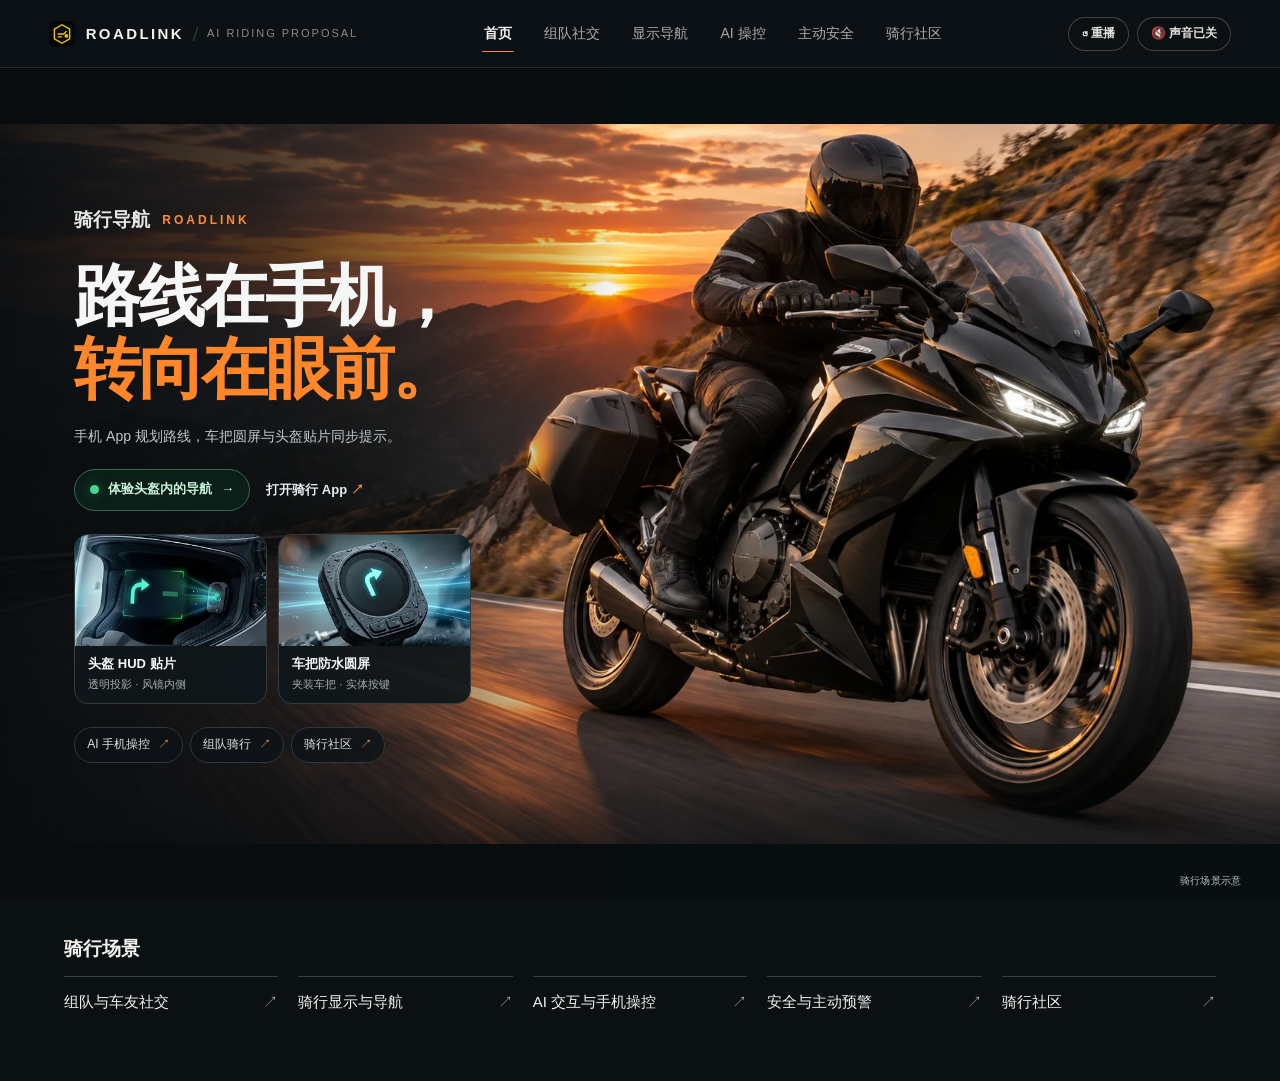
==== index.html @ 047cdf3e "Replay vehicle signals and helmet warnings against synchronized riding scenes" ====
<!doctype html>
<html lang="zh-CN">
<head>
  <meta charset="utf-8">
  <meta name="viewport" content="width=device-width,initial-scale=1">
  <meta name="theme-color" content="#050607">
  <meta name="description" content="ROADLINK × 智能骑行方案路演：从组队社交、显示导航、AI 操控、主动安全到骑行社区的五维可视化演示。">
  <title>ROADLINK × 智能骑行方案路演</title>
  <link rel="icon" href="favicon.svg" type="image/svg+xml">
  <link rel="stylesheet" href="styles.css?v=20261120-studio-v5">
  <link rel="stylesheet" href="site/home-hardware-preview.css?v=20261120-gallery">
  <link rel="stylesheet" href="site/home-gallery.css?v=moto-road-01">
  <link rel="stylesheet" href="site/crew-ride.css?v=field-02">
  <link rel="stylesheet" href="site/safety.css?v=replay-03">
</head>
<body>
  <header class="hdr">
    <div class="hdr-inner">
      <a class="logo" href="#/home" aria-label="ROADLINK 首页">
        <img src="favicon.svg" width="26" height="26" alt="">
        <span class="logo-brand">ROADLINK</span>
        <i class="logo-slash" aria-hidden="true"></i>
        <span class="logo-sub">AI RIDING PROPOSAL</span>
      </a>

      <nav id="scene-nav" class="nav" aria-label="方案章节">
        <a href="#/home" data-route="home">首页</a>
        <a href="#/s1" data-route="s1">组队社交</a>
        <a href="#/s2" data-route="s2">显示导航</a>
        <a href="#/s3" data-route="s3">AI 操控</a>
        <a href="#/s4" data-route="s4">主动安全</a>
        <a href="#/s5" data-route="s5">骑行社区</a>
      </nav>

      <div class="hdr-tools">
        <button type="button" class="icon-pill" id="btn-replay" title="重播当前场景动画">↺ 重播</button>
        <button type="button" class="icon-pill" id="btn-audio" aria-pressed="false" title="开启或关闭语音播报">
          <span id="audio-label">🔇 声音已关</span>
        </button>
      </div>
    </div>
  </header>

  <main id="main-content" tabindex="-1"></main>

  <noscript><p style="padding:40px;color:#e6e2dc">请启用 JavaScript 查看 ROADLINK 智能骑行方案路演。</p></noscript>
  <script src="site/crew-ride.js?v=field-03"></script>
  <script src="site/safety-camera.js?v=replay-03"></script>
  <script src="site/safety.js?v=replay-03"></script>
  <script src="app.js?v=safety-01"></script>
</body>
</html>
---- styles.css ----
:root {
  color-scheme: dark;
  /* BRP Design Tokens */
  --ink: #050607;
  --ink-2: #0b0e10;
  --ink-3: #14181b;
  --glass: rgba(13, 17, 20, 0.76);
  --glass-2: rgba(13, 17, 20, 0.9);
  --line: rgba(255, 255, 255, 0.10);
  --line-2: rgba(255, 255, 255, 0.22);
  --paper: #f3f1ed;
  --soft: #e6e2dc;
  --mute: #8d8a85;
  --dim: rgba(255, 255, 255, 0.65);
  --accent: #f5c400;
  --accent-ink: #141210;
  --accent-wash: rgba(245, 196, 0, 0.09);
  --accent-glow: rgba(245, 196, 0, 0.25);
  --green: #32d583;
  --red: #f04438;
  --cyan: #38bdf8;
  --hdr: 68px;
  --gut: clamp(20px, 3.8vw, 64px);
  --r-sm: 8px;
  --r-md: 14px;
  --r-lg: 20px;
  --sh-md: 0 14px 40px rgba(0, 0, 0, 0.48);
  --sh-lg: 0 30px 90px rgba(0, 0, 0, 0.68);
  --ease: cubic-bezier(.22, 1, .36, 1);
  --sans: -apple-system, BlinkMacSystemFont, "Helvetica Neue", "PingFang SC", "Noto Sans SC", "Microsoft YaHei", sans-serif;
  --num: "Avenir Next", "DIN Alternate", "Helvetica Neue", ui-monospace, sans-serif;
  font-family: var(--sans);
}

* { box-sizing: border-box; }
html, body { margin: 0; min-height: 100vh; background: var(--ink); color: var(--paper); -webkit-font-smoothing: antialiased; }
body {
  background:
    radial-gradient(ellipse 68% 58% at 78% 18%, rgba(245, 196, 0, 0.11), transparent 68%),
    radial-gradient(ellipse 50% 50% at 18% 82%, rgba(245, 196, 0, 0.05), transparent 65%),
    var(--ink);
  line-height: 1.55;
}
a { color: inherit; text-decoration: none; }
button { font: inherit; color: inherit; cursor: pointer; background: none; border: 0; }
[hidden] { display: none !important; }

/* ==================== BRP + KNIGHT HEADER ==================== */
.hdr {
  position: sticky; top: 0; z-index: 50;
  height: var(--hdr);
  padding: 0 var(--gut);
  background: linear-gradient(180deg, rgba(5, 6, 7, 0.92) 40%, rgba(5, 6, 7, 0.68));
  backdrop-filter: blur(18px) saturate(1.2);
  border-bottom: 1px solid var(--line);
}
.hdr-inner {
  max-width: 1360px; height: 100%; margin: 0 auto;
  display: flex; align-items: center; justify-content: space-between; gap: 20px;
}
.logo {
  display: inline-flex; align-items: center; gap: 11px; flex-shrink: 0;
}
.logo-brand {
  font-weight: 800; font-size: 15px; letter-spacing: .16em; color: var(--paper);
}
.logo-slash {
  width: 1px; height: 14px; background: var(--line-2);
  transform: skewX(-18deg); display: inline-block;
}
.logo-sub {
  font-size: 11px; letter-spacing: .18em; color: var(--mute); font-weight: 500;
}

.nav {
  display: flex; align-items: center; gap: clamp(14px, 2.2vw, 30px);
  overflow-x: auto; scrollbar-width: none;
}
.nav::-webkit-scrollbar { display: none; }
.nav a {
  position: relative; padding: 8px 2px;
  font-size: 14px; font-weight: 500; color: var(--dim); white-space: nowrap;
  transition: color .2s var(--ease);
}
.nav a:hover { color: var(--paper); }
.nav a::after {
  content: ""; position: absolute; left: 0; right: 0; bottom: -1px;
  height: 2.5px; background: var(--accent); border-radius: 2px;
  transform: scaleX(0); transition: transform .25s var(--ease);
}
.nav a[aria-current="page"] { color: var(--paper); font-weight: 650; }
.nav a[aria-current="page"]::after { transform: scaleX(1); }

.hdr-tools { display: flex; align-items: center; gap: 8px; flex-shrink: 0; }
.icon-pill {
  display: inline-flex; align-items: center; gap: 6px;
  height: 34px; padding: 0 13px; border-radius: 999px;
  border: 1px solid var(--line-2); background: var(--glass);
  font-size: 12px; font-weight: 600; color: var(--soft);
  transition: all .2s var(--ease);
}
.icon-pill:hover { border-color: var(--accent); color: var(--accent); }
.icon-pill[aria-pressed="true"] {
  background: var(--accent); border-color: var(--accent); color: var(--accent-ink);
}

.shell {
  width: min(calc(100% - var(--gut) * 2), 1340px);
  margin: 0 auto;
}

/* ==================== BRP EYEBROW & DISPLAY TYPOGRAPHY ==================== */
.eyebrow {
  display: inline-flex; align-items: center; gap: 12px;
  font-size: 12px; font-weight: 600; letter-spacing: .24em; text-transform: uppercase;
  color: var(--dim); margin-bottom: 10px;
}
.eyebrow::before {
  content: ""; width: 28px; height: 2px; background: var(--accent); display: inline-block;
}
.n {
  font-family: var(--num); font-weight: 800; letter-spacing: .04em;
  font-variant-numeric: tabular-nums;
}

/* ==================== #/home: BRP HERO + KNIGHT HOTSPOTS + 5-MODULE GLASS DOCK ==================== */
.home-stage {
  min-height: calc(100vh - var(--hdr));
  display: flex; flex-direction: column; justify-content: space-between;
  padding: clamp(20px, 3vw, 40px) 0 clamp(22px, 3vw, 36px);
}
.hero-grid {
  display: grid; grid-template-columns: minmax(0, 1.02fr) minmax(0, 1.18fr);
  gap: clamp(24px, 4vw, 52px); align-items: center;
  margin: auto 0;
}
.hero-copy h1 {
  margin: 0 0 16px;
  font-size: clamp(40px, 4.7vw, 76px);
  font-weight: 850; letter-spacing: -.04em; line-height: 1.06;
  text-shadow: 0 0 40px var(--accent-wash), 0 4px 40px rgba(0, 0, 0, 0.55);
}
.hero-copy h1 .x { color: var(--accent); font-weight: 400; padding: 0 4px; }
.hero-lead {
  margin: 0 0 24px; max-width: 34em;
  font-size: clamp(14.5px, 1.08vw, 18px); font-weight: 350; color: var(--soft); line-height: 1.8;
}
.hero-ctas { display: flex; flex-wrap: wrap; gap: 12px; }
.btn-accent {
  display: inline-flex; align-items: center; gap: 10px;
  height: 46px; padding: 0 22px; border-radius: 10px;
  background: var(--accent); color: var(--accent-ink);
  font-size: 14px; font-weight: 750;
  transition: transform .2s var(--ease), box-shadow .2s var(--ease);
}
.btn-accent:hover { transform: translateY(-2px); box-shadow: 0 10px 28px var(--accent-glow); }
.btn-ghost {
  display: inline-flex; align-items: center; gap: 10px;
  height: 46px; padding: 0 20px; border-radius: 10px;
  border: 1px solid var(--line-2); background: rgba(255, 255, 255, 0.03);
  color: var(--paper); font-size: 14px; font-weight: 600;
  transition: border-color .2s, color .2s;
}
.btn-ghost:hover { border-color: var(--accent); color: var(--accent); }

/* ==================== 顶级对标图二：沉浸式通透展台 ==================== */
.home-hardware {
  position: relative;
  align-items: center;
  min-height: calc(100vh - var(--hdr) - 170px);
}
.home-hardware .hero-copy {
  z-index: 10;
  display: flex; flex-direction: column; align-items: flex-start;
}
.hero-tag-line {
  display: inline-flex; align-items: center; gap: 8px;
  font-size: 13px; font-weight: 700; color: var(--accent);
  letter-spacing: .12em; text-transform: uppercase;
  margin-bottom: 14px;
}
.hero-tag-dash {
  width: 24px; height: 2px; background: var(--accent); display: inline-block;
}
.home-hardware .hero-copy h1 {
  font-size: clamp(38px, 4.8vw, 68px);
  font-weight: 850; line-height: 1.12; letter-spacing: -.03em;
  margin: 0 0 16px; color: #fff;
  text-shadow: 0 4px 30px rgba(0, 0, 0, 0.7);
}
.home-hardware .hero-lead {
  font-size: 15px; color: #c8cbd0; line-height: 1.65;
  margin: 0 0 28px; max-width: 32em;
}
.hero-ctas-group {
  display: flex; align-items: center; gap: 14px; flex-wrap: wrap;
}
.btn-gold-main {
  display: inline-flex; align-items: center; gap: 8px;
  height: 46px; padding: 0 22px; border-radius: 10px;
  background: var(--accent); color: #14120e;
  font-size: 14px; font-weight: 800;
  box-shadow: 0 8px 24px rgba(245, 196, 0, 0.35);
  transition: transform .2s var(--ease), box-shadow .2s var(--ease);
}
.btn-gold-main:hover {
  transform: translateY(-2px); box-shadow: 0 12px 32px rgba(245, 196, 0, 0.5);
}
.btn-gold-main.is-active {
  background: #10b981; color: #fff;
  box-shadow: 0 8px 24px rgba(16, 185, 129, 0.4);
}
.btn-glass-sub {
  display: inline-flex; align-items: center; gap: 8px;
  height: 46px; padding: 0 20px; border-radius: 10px;
  background: rgba(255, 255, 255, 0.06); border: 1px solid var(--line-2);
  color: #fff; font-size: 14px; font-weight: 600;
  backdrop-filter: blur(8px);
  transition: all .2s var(--ease);
}
.btn-glass-sub:hover {
  border-color: var(--accent); color: var(--accent); background: rgba(245, 196, 0, 0.08);
}
.btn-anchor-explore {
  font-size: 13.5px; font-weight: 600; color: #9aa1a9;
  display: inline-flex; align-items: center; gap: 6px;
  margin-left: 6px; transition: color .2s;
}
.btn-anchor-explore:hover { color: var(--paper); }

/* 右侧：通透场景大片舞台 (无生硬边框) */
.home-showcase-stage {
  position: relative; width: 100%; aspect-ratio: 16/10.5;
  border-radius: var(--r-lg); overflow: hidden;
  background: radial-gradient(ellipse 90% 80% at 65% 45%, #18222b 0%, #0c1116 55%, #050709 100%);
  border: 1px solid rgba(255, 255, 255, 0.08);
  box-shadow: 0 25px 70px rgba(0, 0, 0, 0.85);
  display: flex; align-items: center; justify-content: center;
}
.showcase-view-pane {
  position: absolute; inset: 0; width: 100%; height: 100%;
  opacity: 0; pointer-events: none; transition: opacity .35s var(--ease);
}
.showcase-view-pane.is-active,
.showcase-view-pane:not([hidden]) {
  opacity: 1; pointer-events: auto;
}
.showcase-bg-hero {
  position: absolute; inset: 0; width: 100%; height: 100%;
  object-fit: cover; object-position: center;
  filter: contrast(1.05) brightness(0.92);
}
/* 图二同款超大画幅特写 */
.showcase-glasses-img {
  width: 100%; height: 100%; object-fit: cover; object-position: center 38%;
  filter: contrast(1.08) brightness(0.96);
  display: block;
}

/* 浮动在舞台左下方的精致手机 App 页面 */
.showcase-floating-phone {
  position: absolute; left: 5%; bottom: 8%; width: 27%; max-width: 175px;
  aspect-ratio: 0.52; border-radius: 20px;
  background: #141a20; border: 2.5px solid #313f4d;
  box-shadow: 0 16px 40px rgba(0, 0, 0, 0.9), 0 0 20px rgba(56, 189, 248, 0.15);
  padding: 4px; z-index: 10;
  transition: transform .3s var(--ease), border-color .3s;
}
.showcase-floating-phone:hover {
  transform: translateY(-4px) scale(1.02);
  border-color: rgba(56, 189, 248, 0.6);
}
.showcase-phone-screen {
  position: relative; width: 100%; height: 100%; border-radius: 15px;
  background: #070b0e; overflow: hidden; display: flex; flex-direction: column;
}
.showcase-phone-screen canvas {
  width: 100%; height: 100%; display: block;
}
.phone-hud-bubble {
  position: absolute; left: 6px; right: 6px; top: 8px;
  background: rgba(10, 16, 22, 0.9); border: 1px solid rgba(56, 189, 248, 0.45);
  border-radius: 6px; padding: 4px 6px; display: flex; align-items: center; gap: 6px;
  backdrop-filter: blur(4px); box-shadow: 0 4px 10px rgba(0, 0, 0, 0.6);
}
.phone-hud-bubble .icon { font-size: 15px; color: var(--accent); line-height: 1; }
.phone-hud-bubble .txt b { display: block; font-size: 11px; font-family: var(--num); color: #fff; line-height: 1; }
.phone-hud-bubble .txt small { display: block; font-size: 8px; color: #a0aab5; }
.phone-bottom-bar {
  position: absolute; left: 6px; right: 6px; bottom: 6px;
  background: rgba(10, 16, 22, 0.88); border: 1px solid rgba(255, 255, 255, 0.08);
  border-radius: 6px; padding: 3px 6px; display: flex; justify-content: space-between; align-items: center;
  font-size: 8px; color: #38bdf8; font-weight: 700;
}

/* 车把防水小屏上的高亮仪表层 */
.showcase-handlebar-hud {
  position: absolute; left: 18%; top: 46%; width: 18%; aspect-ratio: 1.1;
  background: radial-gradient(circle at 50% 40%, rgba(6, 14, 20, 0.92), rgba(0, 0, 0, 0.96));
  border: 1.5px solid rgba(56, 189, 248, 0.6); border-radius: 10px;
  box-shadow: 0 0 20px rgba(56, 189, 248, 0.35), inset 0 0 10px rgba(56, 189, 248, 0.2);
  display: flex; flex-direction: column; justify-content: space-between;
  padding: 6px 8px; color: #fff; z-index: 8;
  backdrop-filter: blur(2px);
}
.hb-hud-header {
  display: flex; justify-content: space-between; font-size: 8px; font-family: var(--num); color: #38bdf8; font-weight: 800;
}
.hb-hud-body {
  display: flex; align-items: center; justify-content: space-between; line-height: 1;
}
.hb-hud-speed {
  font-family: var(--num); font-size: 24px; font-weight: 900; color: var(--accent);
}
.hb-hud-speed small { font-size: 8px; color: var(--soft); margin-left: 1px; }
.hb-hud-arrow { font-size: 18px; color: #38ffaf; }
.hb-hud-footer {
  display: flex; justify-content: space-between; font-size: 8px; color: #cbd5e1;
  border-top: 1px solid rgba(255, 255, 255, 0.12); padding-top: 3px;
}

/* 头盔风镜内侧类似 AI 眼镜高透悬浮全息投影层 (完全对标图二全息效果) */
.showcase-visor-projection {
  position: absolute; right: 14%; top: 26%; width: 33%; aspect-ratio: 1.55;
  border: 1.5px solid rgba(245, 196, 0, 0.65); border-radius: 12px 14px 22px 10px;
  background:
    linear-gradient(135deg, rgba(245, 196, 0, 0.12), rgba(15, 30, 20, 0.4) 65%, rgba(56, 189, 248, 0.15)),
    repeating-linear-gradient(0deg, rgba(245, 196, 0, 0.04) 0 1px, transparent 1px 8px),
    repeating-linear-gradient(90deg, rgba(245, 196, 0, 0.04) 0 1px, transparent 1px 8px);
  box-shadow: inset 0 0 20px rgba(245, 196, 0, 0.25), 0 0 26px rgba(245, 196, 0, 0.3);
  backdrop-filter: blur(1px);
  padding: 8px 12px; color: var(--accent);
  display: flex; flex-direction: column; justify-content: space-between;
  text-shadow: 0 0 10px rgba(245, 196, 0, 0.8), 0 1px 3px #000;
  z-index: 9; transition: opacity .35s, transform .35s;
}
.showcase-visor-projection.is-off {
  opacity: .12; filter: grayscale(1);
}
.visor-proj-top {
  display: flex; justify-content: space-between; align-items: center;
  font-size: 9px; font-family: var(--num); font-weight: 800; letter-spacing: .08em;
}
.visor-proj-grid {
  display: flex; align-items: center; justify-content: space-between; line-height: 1;
}
.visor-proj-arrow {
  font-size: 26px; animation: hud-pulse-arrow 1.2s infinite alternate ease-in-out;
}
.visor-proj-val {
  font-family: var(--num); font-size: 24px; font-weight: 900;
}
.visor-proj-val small { font-size: 9px; opacity: .85; margin-left: 2px; }
.visor-proj-bot {
  display: flex; justify-content: space-between; font-size: 9.5px; font-weight: 750;
  border-top: 1px dashed rgba(245, 196, 0, 0.35); padding-top: 4px;
}

/* ==================== 交互热点 (Hotspots 对标图二) ==================== */
.hotspot-node {
  position: absolute; width: 22px; height: 22px; cursor: pointer;
  display: flex; align-items: center; justify-content: center;
  z-index: 15;
}
.hotspot-ring {
  position: absolute; inset: 0; border-radius: 50%;
  background: rgba(245, 196, 0, 0.25); border: 1.5px solid var(--accent);
  box-shadow: 0 0 14px var(--accent);
  animation: hotspot-pulse 1.8s infinite ease-out;
}
@keyframes hotspot-pulse {
  0% { transform: scale(0.6); opacity: 1; }
  100% { transform: scale(1.6); opacity: 0; }
}
.hotspot-dot {
  position: relative; width: 8px; height: 8px; border-radius: 50%;
  background: #fff; box-shadow: 0 0 8px #fff;
}
/* 热点弹出的半透明黑色小卡片 (完全对标图二) */
.hotspot-popover {
  position: absolute; bottom: calc(100% + 10px); left: 50%;
  transform: translateX(-50%) translateY(6px);
  background: rgba(14, 18, 22, 0.92); border: 1px solid rgba(245, 196, 0, 0.5);
  border-radius: 8px; padding: 8px 12px; min-width: 170px; max-width: 230px;
  box-shadow: 0 10px 24px rgba(0, 0, 0, 0.8), 0 0 14px rgba(245, 196, 0, 0.2);
  backdrop-filter: blur(8px);
  color: #fff; pointer-events: none; opacity: 0;
  transition: opacity .2s, transform .2s; z-index: 20;
}
.hotspot-popover strong {
  display: block; font-size: 12px; color: var(--accent); margin-bottom: 2px;
}
.hotspot-popover span {
  display: block; font-size: 10.5px; color: #cbd5e1; line-height: 1.4;
}
.hotspot-node.active .hotspot-popover,
.hotspot-node:hover .hotspot-popover {
  opacity: 1; transform: translateX(-50%) translateY(0); pointer-events: auto;
}

/* 热点位置定位 */
.hotspot-phone { left: 16%; bottom: 38%; }
.hotspot-handlebar { left: 28%; top: 42%; }
.hotspot-hud { right: 28%; top: 22%; }

/* 图二眼镜特写热点定位 */
.hotspot-glasses-lens { right: 28%; bottom: 32%; }
.hotspot-glasses-engine { left: 42%; top: 22%; }

/* 右下角极简高级切换控件 (完全对标图二) */
.showcase-bottom-controls {
  position: absolute; right: 14px; bottom: 14px; z-index: 20;
  display: flex; align-items: center; gap: 10px;
}
.showcase-control-tip {
  font-size: 11px; color: #8e96a0; display: inline-flex; align-items: center; gap: 5px;
}
.showcase-control-tip::before {
  content: "●"; color: var(--accent); font-size: 8px;
}
.showcase-tabs-capsule {
  display: inline-flex; gap: 3px; padding: 3px; border: 1px solid var(--line-2);
  border-radius: 8px; background: rgba(8, 12, 16, 0.85); backdrop-filter: blur(6px);
}
.showcase-tabs-capsule button {
  min-height: 28px; padding: 3px 10px; border-radius: 5px; color: var(--soft);
  font-size: 11.5px; font-weight: 600; white-space: nowrap;
}
.showcase-tabs-capsule button:hover { color: var(--accent); }
.showcase-tabs-capsule button[aria-pressed=true] {
  background: var(--accent); color: #14120e; font-weight: 800;
}

/* 头盔风镜第一视角切换大屏 */
.showcase-firstperson-img {
  width: 100%; height: 100%; object-fit: cover; display: block;
}
.firstperson-ar-hud {
  position: absolute; top: 16%; right: 12%; width: clamp(160px, 34%, 260px);
  aspect-ratio: 1.8; border-radius: 16px 18px 28px 14px;
  background: linear-gradient(135deg, rgba(245, 196, 0, 0.16), rgba(8, 36, 28, 0.45) 65%, rgba(56, 189, 248, 0.18));
  border: 2px solid rgba(245, 196, 0, 0.7);
  box-shadow: inset 0 0 24px rgba(245, 196, 0, 0.25), 0 0 30px rgba(245, 196, 0, 0.3);
  backdrop-filter: blur(1.5px);
  padding: 10px 14px; color: var(--accent);
  display: flex; flex-direction: column; justify-content: space-between;
  text-shadow: 0 0 10px rgba(245, 196, 0, 0.8), 0 2px 5px #000;
}
.fp-hud-turn { display: flex; align-items: center; gap: 10px; }
.fp-hud-turn .arrow { font-size: 38px; line-height: 1; }
.fp-hud-turn b { font-family: var(--num); font-size: clamp(24px, 3.2vw, 36px); font-weight: 900; line-height: 1; }
.fp-hud-turn span { display: block; font-size: 11px; font-weight: 750; margin-top: 2px; }
.fp-hud-meta {
  display: flex; justify-content: space-between; align-items: flex-end;
  border-top: 1px solid rgba(245, 196, 0, 0.35); padding-top: 6px; font-size: 11px;
}
.fp-hud-meta .speed { font-family: var(--num); font-size: 22px; font-weight: 900; line-height: 1; }

@media (max-width: 1080px) {
  .home-hardware { grid-template-columns: 1fr; gap: 28px; }
  .home-showcase-stage { aspect-ratio: 16/11; }
  .showcase-floating-phone { width: 32%; }
}
@media (max-width: 560px) {
  :root { --hdr: 76px; }
  .hdr { height: auto; }
  .hdr-inner {
    display: grid; grid-template-columns: minmax(0, 1fr) auto; gap: 2px 8px; padding-top: 6px;
  }
  .nav {
    grid-column: 1/-1; grid-row: 2; justify-content: space-between; gap: 6px;
  }
  .nav a { font-size: 11px; }
  .hdr-tools { grid-column: 2; grid-row: 1; gap: 5px; }
  .icon-pill { padding-inline: 8px; }
  .hero-ctas-group { flex-direction: column; align-items: stretch; }
  .btn-gold-main, .btn-glass-sub { justify-content: center; }
  .showcase-floating-phone { width: 40%; }
}

/* 视角 2：头盔第一人称视角 · AI 眼镜浮空视野 */
.home-hw-visor-view {
  display: grid; gap: 10px;
}
.visor-view-scene {
  position: relative; aspect-ratio: 16/9; border-radius: var(--r-md); overflow: hidden;
  border: 1px solid var(--line-2); background: #000; box-shadow: var(--sh-md);
}
.visor-view-scene > img { width: 100%; height: 100%; object-fit: cover; display: block; }
.visor-view-overlay-hud {
  position: absolute; top: 18%; right: 12%; width: clamp(140px, 32%, 240px);
  aspect-ratio: 1.85; border-radius: 14px 16px 26px 12px;
  background: linear-gradient(125deg, rgba(56, 255, 175, 0.16), rgba(8, 36, 28, 0.4) 65%, rgba(56, 189, 248, 0.18));
  border: 2px solid rgba(56, 255, 175, 0.6);
  box-shadow: inset 0 0 24px rgba(56, 255, 175, 0.25), 0 0 30px rgba(56, 255, 175, 0.2);
  backdrop-filter: blur(1.5px);
  padding: 10px 14px; color: #38ffaf;
  display: flex; flex-direction: column; justify-content: space-between;
  text-shadow: 0 0 10px rgba(56, 255, 175, 0.8), 0 2px 5px #000;
  transition: opacity .35s, transform .35s;
}
.visor-view-overlay-hud.is-off {
  opacity: .08; filter: grayscale(1); transform: scale(.97);
}
.visor-hud-turn {
  display: flex; align-items: center; gap: 10px;
}
.visor-hud-turn .arrow { font-size: 38px; line-height: 1; color: #38ffaf; }
.visor-hud-turn b { font-family: var(--num); font-size: clamp(22px, 3.2vw, 36px); font-weight: 900; line-height: 1; }
.visor-hud-turn span { display: block; font-size: 11px; font-weight: 750; margin-top: 2px; }
.visor-hud-meta {
  display: flex; justify-content: space-between; align-items: flex-end;
  border-top: 1px solid rgba(56, 255, 175, 0.35); padding-top: 6px; font-size: 11px;
}
.visor-hud-meta .speed { font-family: var(--num); font-size: 20px; font-weight: 900; line-height: 1; }
.visor-road-guide-line {
  position: absolute; bottom: 15%; left: 35%; width: 30%; height: 60px;
  border-right: 4px dashed rgba(56, 255, 175, 0.6);
  border-radius: 0 0 80px 0; pointer-events: none;
  filter: drop-shadow(0 0 12px #38ffaf);
  animation: road-guide 1.6s infinite ease-out;
}
@keyframes road-guide {
  0% { opacity: 0; transform: translateY(10px); }
  50% { opacity: .9; }
  100% { opacity: 0; transform: translateY(-10px); }
}
.visor-view-caption {
  position: absolute; left: 12px; bottom: 12px;
  background: rgba(8, 12, 14, 0.82); border: 1px solid var(--line);
  padding: 4px 10px; border-radius: 6px; font-size: 11px; color: var(--paper);
}
.visor-controls-bar {
  display: flex; justify-content: space-between; align-items: center; gap: 10px;
  flex-wrap: wrap; background: rgba(0, 0, 0, 0.35); border: 1px solid var(--line);
  border-radius: 10px; padding: 8px 14px;
}
.visor-status-txt strong { display: block; font-size: 13px; color: #38ffaf; }
.visor-status-txt span { font-size: 11px; color: var(--mute); }

@media (max-width: 1080px) {
  .home-studio-bench { grid-template-columns: 1fr; }
  .studio-phone-device { max-width: 260px; margin: 0 auto; }
}
@media (max-width: 560px) {
  :root { --hdr: 76px; }
  .hdr { height: auto; }
  .hdr-inner {
    display: grid; grid-template-columns: minmax(0, 1fr) auto; gap: 2px 8px; padding-top: 6px;
  }
  .nav {
    grid-column: 1/-1; grid-row: 2; justify-content: space-between; gap: 6px;
  }
  .nav a { font-size: 11px; }
  .hdr-tools { grid-column: 2; grid-row: 1; gap: 5px; }
  .icon-pill { padding-inline: 8px; }
  .home-hardware-stage { scroll-margin-top: 92px; }
  .home-hw-switch button { min-height: 38px; }
}

/* 视角 2：头盔第一人称视角 · AI 眼镜浮空视野 */
.home-hw-visor-view {
  display: grid; gap: 10px;
}
.visor-view-scene {
  position: relative; aspect-ratio: 16/9; border-radius: var(--r-md); overflow: hidden;
  border: 1px solid var(--line-2); background: #000; box-shadow: var(--sh-md);
}
.visor-view-scene > img { width: 100%; height: 100%; object-fit: cover; display: block; }
.visor-view-overlay-hud {
  position: absolute; top: 18%; right: 12%; width: clamp(140px, 32%, 240px);
  aspect-ratio: 1.85; border-radius: 14px 16px 26px 12px;
  background: linear-gradient(125deg, rgba(56, 255, 175, 0.16), rgba(8, 36, 28, 0.4) 65%, rgba(56, 189, 248, 0.18));
  border: 2px solid rgba(56, 255, 175, 0.6);
  box-shadow: inset 0 0 24px rgba(56, 255, 175, 0.25), 0 0 30px rgba(56, 255, 175, 0.2);
  backdrop-filter: blur(1.5px);
  padding: 10px 14px; color: #38ffaf;
  display: flex; flex-direction: column; justify-content: space-between;
  text-shadow: 0 0 10px rgba(56, 255, 175, 0.8), 0 2px 5px #000;
  transition: opacity .35s, transform .35s;
}
.visor-view-overlay-hud.is-off {
  opacity: .08; filter: grayscale(1); transform: scale(.97);
}
.visor-hud-turn {
  display: flex; align-items: center; gap: 10px;
}
.visor-hud-turn .arrow { font-size: 38px; line-height: 1; color: #38ffaf; }
.visor-hud-turn b { font-family: var(--num); font-size: clamp(22px, 3.2vw, 36px); font-weight: 900; line-height: 1; }
.visor-hud-turn span { display: block; font-size: 11px; font-weight: 750; margin-top: 2px; }
.visor-hud-meta {
  display: flex; justify-content: space-between; align-items: flex-end;
  border-top: 1px solid rgba(56, 255, 175, 0.35); padding-top: 6px; font-size: 11px;
}
.visor-hud-meta .speed { font-family: var(--num); font-size: 20px; font-weight: 900; line-height: 1; }
.visor-road-guide-line {
  position: absolute; bottom: 15%; left: 35%; width: 30%; height: 60px;
  border-right: 4px dashed rgba(56, 255, 175, 0.6);
  border-radius: 0 0 80px 0; pointer-events: none;
  filter: drop-shadow(0 0 12px #38ffaf);
  animation: road-guide 1.6s infinite ease-out;
}
@keyframes road-guide {
  0% { opacity: 0; transform: translateY(10px); }
  50% { opacity: .9; }
  100% { opacity: 0; transform: translateY(-10px); }
}
.visor-view-caption {
  position: absolute; left: 12px; bottom: 12px;
  background: rgba(8, 12, 14, 0.82); border: 1px solid var(--line);
  padding: 4px 10px; border-radius: 6px; font-size: 11px; color: var(--paper);
}
.visor-controls-bar {
  display: flex; justify-content: space-between; align-items: center; gap: 10px;
  flex-wrap: wrap; background: rgba(0, 0, 0, 0.35); border: 1px solid var(--line);
  border-radius: 10px; padding: 8px 14px;
}
.visor-status-txt strong { display: block; font-size: 13px; color: #38ffaf; }
.visor-status-txt span { font-size: 11px; color: var(--mute); }

@media (max-width: 1080px) {
  .home-hw-kit-grid { grid-template-columns: 1fr; }
  .hw-card { min-height: auto; }
}
@media (max-width: 560px) {
  :root { --hdr: 76px; }
  .hdr { height: auto; }
  .hdr-inner {
    display: grid; grid-template-columns: minmax(0, 1fr) auto; gap: 2px 8px; padding-top: 6px;
  }
  .nav {
    grid-column: 1/-1; grid-row: 2; justify-content: space-between; gap: 6px;
  }
  .nav a { font-size: 11px; }
  .hdr-tools { grid-column: 2; grid-row: 1; gap: 5px; }
  .icon-pill { padding-inline: 8px; }
  .home-hardware-stage { scroll-margin-top: 92px; }
  .home-hw-switch button { min-height: 38px; }
}

/* 视角 2：头盔第一人称视角 · AI 眼镜浮空视野 */
.home-hw-visor-view {
  display: grid; gap: 12px;
}
.visor-view-scene {
  position: relative; aspect-ratio: 16/9; border-radius: var(--r-md); overflow: hidden;
  border: 1px solid var(--line-2); background: #000; box-shadow: var(--sh-md);
}
.visor-view-scene > img { width: 100%; height: 100%; object-fit: cover; display: block; }
.visor-view-overlay-hud {
  position: absolute; top: 18%; right: 12%; width: clamp(140px, 32%, 240px);
  aspect-ratio: 1.85; border-radius: 14px 16px 26px 12px;
  background: linear-gradient(125deg, rgba(56, 255, 175, 0.16), rgba(8, 36, 28, 0.4) 65%, rgba(56, 189, 248, 0.18));
  border: 2px solid rgba(56, 255, 175, 0.6);
  box-shadow: inset 0 0 24px rgba(56, 255, 175, 0.25), 0 0 30px rgba(56, 255, 175, 0.2);
  backdrop-filter: blur(1.5px);
  padding: 10px 14px; color: #38ffaf;
  display: flex; flex-direction: column; justify-content: space-between;
  text-shadow: 0 0 10px rgba(56, 255, 175, 0.8), 0 2px 5px #000;
  transition: opacity .35s, transform .35s;
}
.visor-view-overlay-hud.is-off {
  opacity: .08; filter: grayscale(1); transform: scale(.97);
}
.visor-hud-turn {
  display: flex; align-items: center; gap: 10px;
}
.visor-hud-turn .arrow { font-size: 38px; line-height: 1; color: #38ffaf; }
.visor-hud-turn b { font-family: var(--num); font-size: clamp(22px, 3.2vw, 36px); font-weight: 900; line-height: 1; }
.visor-hud-turn span { display: block; font-size: 11px; font-weight: 750; margin-top: 2px; }
.visor-hud-meta {
  display: flex; justify-content: space-between; align-items: flex-end;
  border-top: 1px solid rgba(56, 255, 175, 0.35); padding-top: 6px; font-size: 11px;
}
.visor-hud-meta .speed { font-family: var(--num); font-size: 20px; font-weight: 900; line-height: 1; }
.visor-road-guide-line {
  position: absolute; bottom: 15%; left: 35%; width: 30%; height: 60px;
  border-right: 4px dashed rgba(56, 255, 175, 0.6);
  border-radius: 0 0 80px 0; pointer-events: none;
  filter: drop-shadow(0 0 12px #38ffaf);
  animation: road-guide 1.6s infinite ease-out;
}
@keyframes road-guide {
  0% { opacity: 0; transform: translateY(10px); }
  50% { opacity: .9; }
  100% { opacity: 0; transform: translateY(-10px); }
}
.visor-view-caption {
  position: absolute; left: 12px; bottom: 12px;
  background: rgba(8, 12, 14, 0.82); border: 1px solid var(--line);
  padding: 4px 10px; border-radius: 6px; font-size: 11px; color: var(--paper);
}
.visor-controls-bar {
  display: flex; justify-content: space-between; align-items: center; gap: 10px;
  flex-wrap: wrap; background: rgba(0, 0, 0, 0.35); border: 1px solid var(--line);
  border-radius: 10px; padding: 8px 14px;
}
.visor-status-txt strong { display: block; font-size: 13px; color: #38ffaf; }
.visor-status-txt span { font-size: 11px; color: var(--mute); }

@media (max-width: 1080px) {
  .home-hw-kit-grid { grid-template-columns: 1fr; }
  .hw-card { min-height: 190px; }
}
@media (max-width: 560px) {
  :root { --hdr: 76px; }
  .hdr { height: auto; }
  .hdr-inner {
    display: grid; grid-template-columns: minmax(0, 1fr) auto; gap: 2px 8px; padding-top: 6px;
  }
  .nav {
    grid-column: 1/-1; grid-row: 2; justify-content: space-between; gap: 6px;
  }
  .nav a { font-size: 11px; }
  .hdr-tools { grid-column: 2; grid-row: 1; gap: 5px; }
  .icon-pill { padding-inline: 8px; }
  .home-hardware-stage { scroll-margin-top: 92px; }
  .home-hw-switch button { min-height: 40px; }
}

/* BRP Bottom 5-Column Glass Module Dock (.mods) */
.mods {
  display: grid; grid-template-columns: repeat(5, minmax(0, 1fr));
  gap: 12px; margin-top: 24px;
}
.mod {
  position: relative; display: grid; grid-template-columns: 78px 1fr;
  gap: 12px; align-items: center;
  padding: 10px 12px 10px 10px; border-radius: var(--r-md);
  background: var(--glass); backdrop-filter: blur(18px);
  border: 1px solid var(--line);
  transition: border-color .22s var(--ease), transform .22s var(--ease), background .22s;
}
.mod:hover {
  border-color: rgba(245, 196, 0, 0.55);
  background: rgba(20, 24, 27, 0.88);
  transform: translateY(-3px);
}
.mod-thumb {
  width: 78px; height: 68px; border-radius: 9px; overflow: hidden;
  background: var(--ink-3);
}
.mod-thumb img { width: 100%; height: 100%; object-fit: cover; display: block; }
.mod-txt { min-width: 0; }
.mod-num { font-size: 12px; color: var(--accent); display: block; margin-bottom: 2px; }
.mod-txt strong { display: block; font-size: 14.5px; color: var(--paper); white-space: nowrap; overflow: hidden; text-overflow: ellipsis; }
.mod-txt small { display: block; font-size: 11.5px; color: var(--mute); line-height: 1.35; margin-top: 2px; display: -webkit-box; -webkit-line-clamp: 2; -webkit-box-orient: vertical; overflow: hidden; }
.mod-arr {
  position: absolute; top: 10px; right: 11px;
  font-size: 13px; color: var(--mute);
  transition: transform .2s var(--ease), color .2s;
}
.mod:hover .mod-arr { color: var(--accent); transform: translate(2px, -2px); }

/* ==================== MODULE PAGES (#/s1 - #/s5): KNIGHT MAST + TABS + SPLIT SIMULATOR ==================== */
.module-page {
  padding: 18px 0 36px;
}
.module-mast {
  display: flex; align-items: flex-end; justify-content: space-between;
  gap: 16px; flex-wrap: wrap; margin-bottom: 12px;
}
.module-mast h1 {
  margin: 0; font-size: clamp(26px, 2.6vw, 38px);
  font-weight: 800; letter-spacing: -.03em; line-height: 1.1;
}
.module-mast-sub {
  font-size: 13.5px; color: var(--mute);
}

/* Knight Horizontal Underline Feature Tabs (.feature-tabs) */
.feature-tabs {
  display: flex; align-items: center; gap: clamp(16px, 2.2vw, 32px);
  border-bottom: 1px solid var(--line);
  margin-bottom: 16px;
  overflow-x: auto; scrollbar-width: none;
}
.feature-tabs::-webkit-scrollbar { display: none; }
.feature-tab {
  position: relative; padding: 10px 2px 12px;
  font-size: 14.5px; font-weight: 550; color: var(--mute);
  white-space: nowrap; transition: color .18s;
}
.feature-tab:hover { color: var(--paper); }
.feature-tab[aria-pressed="true"] {
  color: var(--paper); font-weight: 700;
}
.feature-tab[aria-pressed="true"]::after {
  content: ""; position: absolute; left: 0; right: 0; bottom: -1px;
  height: 2.5px; background: var(--accent); border-radius: 2px;
}

/* Knight Split-Screen Simulator Frame (.p1-frame) */
.p1-frame {
  display: grid; grid-template-columns: minmax(0, 1.62fr) minmax(320px, 0.92fr);
  border-radius: var(--r-lg);
  background: var(--ink-2);
  border: 1px solid var(--line-2);
  box-shadow: var(--sh-lg);
  overflow: hidden;
  min-height: 520px;
}

/* Left Visual Stage (.p1-visual) */
.p1-visual {
  position: relative; overflow: hidden;
  background: #07090c;
  display: flex; flex-direction: column; justify-content: space-between;
  min-height: 500px;
}

/* 3-Phase Story Stepper (1 发生 -> 2 系统反应 -> 3 解决) */
.kx-steps {
  position: absolute; left: 18px; top: 16px; z-index: 10;
  display: flex; align-items: center; gap: 6px;
}
.kx-step {
  display: inline-flex; align-items: center; gap: 6px;
  height: 30px; padding: 0 11px; border-radius: 999px;
  background: rgba(11, 14, 16, 0.78); backdrop-filter: blur(10px);
  border: 1px solid var(--line);
  font-size: 12px; font-weight: 600; color: var(--mute);
  transition: all .22s var(--ease);
}
.kx-step i {
  width: 17px; height: 17px; border-radius: 50%;
  display: grid; place-items: center;
  font: 800 10.5px var(--num); font-style: normal;
  background: rgba(255, 255, 255, 0.08); color: var(--soft);
}
.kx-step.done {
  border-color: rgba(50, 213, 131, 0.45); color: var(--soft);
}
.kx-step.done i { background: var(--green); color: #05160e; }
.kx-step.active {
  border-color: var(--accent); background: rgba(20, 18, 12, 0.9); color: var(--paper);
  box-shadow: 0 0 20px rgba(245, 196, 0, 0.22);
}
.kx-step.active i { background: var(--accent); color: var(--accent-ink); }

/* Bottom Linear Auto-Progress Bar (.kx-prog) */
.kx-prog {
  position: absolute; left: 0; right: 0; bottom: 0; z-index: 12;
  height: 3px; background: rgba(255, 255, 255, 0.08);
}
.kx-prog i {
  display: block; height: 100%; width: 0%;
  background: linear-gradient(90deg, var(--green), var(--accent));
  transition: width .12s linear;
}

/* Bottom Voice / System Prompt Pill (.kx-voice) */
.kx-voice {
  position: absolute; left: 50%; bottom: 18px; transform: translateX(-50%);
  z-index: 10;
  display: inline-flex; align-items: center; gap: 10px;
  max-width: 88%; padding: 8px 16px 8px 10px; border-radius: 999px;
  background: rgba(11, 14, 16, 0.88); backdrop-filter: blur(14px);
  border: 1px solid rgba(245, 196, 0, 0.42);
  box-shadow: 0 10px 30px rgba(0, 0, 0, 0.65);
  white-space: nowrap;
}
.kx-voice-role {
  padding: 2px 8px; border-radius: 999px;
  background: rgba(245, 196, 0, 0.18); color: var(--accent);
  font-size: 11px; font-weight: 750;
}
.kx-voice-role.rider {
  background: rgba(56, 189, 248, 0.2); color: var(--cyan);
}
.kx-bars {
  display: inline-flex; align-items: center; gap: 2.5px; height: 14px;
}
.kx-bars i {
  width: 2.5px; height: 5px; border-radius: 2px; background: var(--accent);
  animation: v-bar .55s ease-in-out infinite alternate;
}
.kx-bars.rider i { background: var(--cyan); }
.kx-bars i:nth-child(2) { animation-delay: .12s; }
.kx-bars i:nth-child(3) { animation-delay: .24s; }
.kx-bars i:nth-child(4) { animation-delay: .36s; }
@keyframes v-bar { from { height: 4px; } to { height: 14px; } }
.kx-voice-text {
  font-size: 13px; color: var(--paper); font-weight: 500;
  overflow: hidden; text-overflow: ellipsis;
}

/* Visual Stage Background Photo with Smooth Camera Pan/Zoom */
.kx-photo {
  position: absolute; inset: 0; width: 100%; height: 100%; object-fit: cover;
  transform: scale(var(--z, 1.02)) translate(var(--ox, 0px), var(--oy, 0px));
  transition: transform 2.4s var(--ease), filter .5s var(--ease);
}
.kx-scrim {
  position: absolute; inset: 0; pointer-events: none;
  background:
    radial-gradient(ellipse 100% 85% at 50% 50%, transparent 45%, rgba(5, 6, 7, 0.62) 100%),
    linear-gradient(180deg, rgba(5, 6, 7, 0.55) 0%, transparent 22%, transparent 72%, rgba(5, 6, 7, 0.82) 100%);
}

/* Knight Floating Dark Glass HUD Cards */
.kx-hud-card {
  position: absolute; z-index: 6;
  padding: 14px 18px; border-radius: 16px;
  background: rgba(13, 17, 20, 0.84); backdrop-filter: blur(16px);
  border: 1px solid var(--line-2);
  box-shadow: 0 20px 50px rgba(0, 0, 0, 0.65);
  transition: all .4s var(--ease);
}
.kx-hud-card.accent { border-color: rgba(245, 196, 0, 0.65); }
.kx-hud-card.danger { border-color: rgba(240, 68, 56, 0.78); }
.kx-hud-card.success { border-color: rgba(50, 213, 131, 0.65); }

/* Knight Bounding-Box Target Reticle (.kx-ret) & Vertical Gap Bar (.kx-gapbar) */
.kx-ret {
  position: absolute; z-index: 5;
  border: 2px solid var(--accent); border-radius: 10px;
  box-shadow: 0 0 24px rgba(245, 196, 0, 0.35), inset 0 0 16px rgba(245, 196, 0, 0.12);
  transition: all .5s var(--ease);
}
.kx-ret.danger {
  border-color: var(--red);
  box-shadow: 0 0 28px rgba(240, 68, 56, 0.55), inset 0 0 18px rgba(240, 68, 56, 0.2);
}
.kx-ret.success {
  border-color: var(--green);
  box-shadow: 0 0 28px rgba(50, 213, 131, 0.5), inset 0 0 18px rgba(50, 213, 131, 0.18);
}
.kx-ret-tag {
  position: absolute; top: -28px; left: 50%; transform: translateX(-50%);
  padding: 2px 10px; border-radius: 6px;
  background: var(--accent); color: var(--accent-ink);
  font: 800 12px var(--num); white-space: nowrap;
}
.kx-ret.danger .kx-ret-tag { background: var(--red); color: #fff; }
.kx-ret.success .kx-ret-tag { background: var(--green); color: #04140c; }

.kx-gapbar {
  position: absolute; left: 22px; top: 50%; transform: translateY(-50%);
  z-index: 6; width: 8px; height: 150px; border-radius: 99px;
  background: rgba(255, 255, 255, 0.14); overflow: hidden;
  display: flex; flex-direction: column; justify-content: flex-end;
}
.kx-gapbar i {
  display: block; width: 100%; border-radius: 99px;
  background: var(--accent); transition: height .45s var(--ease), background .3s;
}
.kx-gapbar.danger i { background: var(--red); }

/* Right Console Panel (.p1-console) */
.p1-console {
  padding: 26px 28px;
  background: var(--ink-2);
  border-left: 1px solid var(--line);
  display: flex; flex-direction: column; justify-content: space-between; gap: 16px;
}
.console-top h2 {
  margin: 0 0 8px; font-size: 22px; font-weight: 750; letter-spacing: -.02em;
}
.console-source {
  padding-left: 10px; border-left: 2px solid var(--accent);
  font-size: 12px; color: var(--mute); margin-bottom: 16px;
}
.console-values {
  display: grid; grid-template-columns: repeat(3, minmax(0, 1fr));
  gap: 14px; padding: 14px 0;
  border-top: 1px solid var(--line); border-bottom: 1px solid var(--line);
}
.val-item { min-width: 0; }
.val-item small { display: block; font-size: 11.5px; color: var(--mute); margin-bottom: 3px; white-space: nowrap; overflow: hidden; text-overflow: ellipsis; }
.val-item strong {
  font-family: var(--num); font-size: clamp(17px, 1.6vw, 24px);
  font-weight: 800; color: var(--paper); line-height: 1.15;
  white-space: nowrap; overflow: hidden; text-overflow: ellipsis; display: block;
}
.val-item strong.accent { color: var(--accent); }
.val-item strong.danger { color: var(--red); }
.val-item strong.success { color: var(--green); }

.console-desc {
  margin: 14px 0 0; font-size: 13.5px; color: var(--soft); line-height: 1.7;
}
.console-bullets {
  margin: 10px 0 0; padding-left: 16px; font-size: 13px; color: var(--soft); line-height: 1.75;
}

/* Interactive Sub-Pills inside Console */
.console-pills {
  display: flex; flex-wrap: wrap; gap: 7px; margin-top: 12px;
}
.sub-pill {
  padding: 6px 12px; border-radius: 8px;
  border: 1px solid var(--line-2); background: var(--ink-3);
  font-size: 12px; font-weight: 600; color: var(--soft);
  transition: all .18s;
}
.sub-pill:hover { border-color: var(--accent); color: var(--paper); }
.sub-pill.on {
  background: var(--accent); border-color: var(--accent); color: var(--accent-ink); font-weight: 750;
}

.console-chart-wrap {
  padding-top: 10px; border-top: 1px solid var(--line);
}
.console-chart-label {
  display: flex; justify-content: space-between; font-size: 11px; color: var(--mute); margin-bottom: 6px;
}
.p1-chart {
  display: block; width: 100%; height: 54px; border-radius: 8px;
  background: rgba(255, 255, 255, 0.025);
}

/* BRP Contrasting Paper Document Card (.doc) */
.brp-doc {
  padding: 16px 18px; border-radius: 14px;
  background: var(--paper); color: #161513;
  box-shadow: 0 20px 50px rgba(0, 0, 0, 0.65);
}
.brp-doc h4 { margin: 0 0 6px; font-size: 15px; font-weight: 800; color: #141210; }
.brp-doc p { margin: 0; font-size: 12px; color: #57544e; }
.brp-bars {
  display: flex; align-items: flex-end; gap: 7px; height: 56px; margin-top: 12px;
}
.brp-bars i {
  flex: 1; border-radius: 5px 5px 2px 2px; background: var(--accent);
  transition: height .5s var(--ease);
}

/* Bottom Next-Module Link (BRP style) */
.module-foot {
  display: flex; justify-content: space-between; align-items: center;
  margin-top: 18px; font-size: 13px; color: var(--mute);
}
.module-foot a {
  display: inline-flex; align-items: center; gap: 8px;
  color: var(--soft); font-weight: 600; transition: color .2s;
}
.module-foot a:hover { color: var(--accent); }

@media (max-width: 1080px) {
  .hero-grid, .p1-frame { grid-template-columns: 1fr; }
  .mods { grid-template-columns: repeat(2, 1fr); }
  .p1-console { border-left: 0; border-top: 1px solid var(--line); }
}
@media (max-width: 720px) {
  .mods { grid-template-columns: 1fr; }
  .logo-slash, .logo-sub { display: none; }
}

/* ==================== MULTI-DEVICE SIMULATION & STORY STAGE ==================== */
/* 三件设备角色分工 */
.sec-h { margin: 36px 0 16px; }
.sec-h h2 { margin: 0 0 6px; font-size: clamp(22px, 2.2vw, 28px); font-weight: 800; }
.sec-h p { margin: 0; color: var(--mute); font-size: 14px; max-width: 50em; }

.trio {
  display: grid; grid-template-columns: repeat(3, minmax(0, 1fr)); gap: 16px; margin-bottom: 24px;
}
.role {
  background: var(--ink-2); border: 1px solid var(--line); border-radius: var(--r-md);
  padding: 20px; display: grid; gap: 10px; align-content: start;
  transition: border-color .2s var(--ease), transform .2s var(--ease);
}
.role:hover { border-color: rgba(245, 196, 0, 0.4); transform: translateY(-2px); }
.role .ico {
  width: 48px; height: 48px; border-radius: 12px; background: rgba(245, 196, 0, 0.12);
  display: grid; place-items: center; color: var(--accent);
}
.role h3 { margin: 0; font-size: 18px; font-weight: 800; }
.role .nick {
  display: inline-block; background: var(--accent); color: var(--accent-ink);
  font-weight: 750; font-size: 12px; padding: 2px 9px; border-radius: 999px; justify-self: start;
}
.role ul { margin: 0; padding-left: 1.2em; color: var(--soft); font-size: 13px; line-height: 1.6; }

/* 互动演示主舞台 */
.demo-wrap {
  background: var(--ink-2); border: 1px solid var(--line-2); border-radius: var(--r-lg);
  padding: 24px; display: grid; gap: 20px; box-shadow: var(--sh-lg);
}

.sim-steps {
  display: flex; gap: 8px; overflow-x: auto; padding-bottom: 4px; scrollbar-width: none;
}
.sim-steps::-webkit-scrollbar { display: none; }
.sim-step-btn {
  flex: 0 0 auto; font: inherit; font-size: 14px; font-weight: 600;
  border: 1px solid var(--line); background: var(--ink-3); color: var(--soft);
  border-radius: 999px; padding: 6px 14px 6px 8px; display: flex; gap: 8px; align-items: center;
  cursor: pointer; transition: all .2s var(--ease);
}
.sim-step-btn .n {
  font-family: var(--num); font-weight: 800; width: 22px; height: 22px; border-radius: 50%;
  display: grid; place-items: center; background: rgba(255, 255, 255, 0.08); font-size: 12px;
}
.sim-step-btn:hover { border-color: var(--accent); color: var(--paper); }
.sim-step-btn[aria-current="true"] {
  background: var(--accent); color: var(--accent-ink); border-color: var(--accent);
}
.sim-step-btn[aria-current="true"] .n {
  background: var(--accent-ink); color: var(--accent);
}

.sim-stage {
  display: grid; grid-template-columns: minmax(0, 1.45fr) minmax(320px, 0.95fr);
  gap: 28px; align-items: center;
}
@media (max-width: 980px) {
  .sim-stage { grid-template-columns: 1fr; }
}

.devices-bench {
  display: flex; gap: 24px; justify-content: center; align-items: center; flex-wrap: wrap; min-width: 0;
  padding: 24px 16px; background: rgba(5, 6, 7, 0.45); border-radius: 18px; border: 1px dashed var(--line);
}
.devices-side {
  display: grid; gap: 20px; justify-items: center;
}
.dev-unit {
  position: relative; transition: opacity .35s, transform .35s, filter .35s;
}
.dev-unit.dim { opacity: .35; filter: saturate(.3); }
.dev-unit.focus { transform: scale(1.03); }
.dev-unit .dev-tag {
  position: absolute; left: 50%; transform: translateX(-50%); bottom: -24px;
  white-space: nowrap; font-size: 12px; color: var(--mute); font-weight: 500;
}
.dev-unit.focus .dev-tag { color: var(--accent); font-weight: 750; }

.sync-badge {
  position: absolute; top: -10px; right: -10px;
  background: var(--cyan); color: #04141e; font-size: 11px; font-weight: 800;
  padding: 3px 10px; border-radius: 999px; opacity: 0; transform: translateY(4px);
  transition: .3s; pointer-events: none; z-index: 10; box-shadow: 0 4px 14px rgba(56, 189, 248, 0.5);
}
.sync-badge.show { opacity: 1; transform: none; }

/* 手机模型 */
.phone {
  width: 268px; height: 536px; background: #161a1e; border: 3px solid #2e353c;
  border-radius: 38px; padding: 10px; box-shadow: 0 20px 50px rgba(0, 0, 0, 0.7);
}
.screen {
  width: 100%; height: 100%; background: #0c1014; color: #e6e2dc;
  border-radius: 28px; overflow: hidden; display: flex; flex-direction: column;
  position: relative; font-size: 13px; line-height: 1.45;
}
.sbar {
  display: flex; justify-content: space-between; padding: 8px 16px 4px;
  font-weight: 700; font-size: 11px; font-family: var(--num); color: var(--mute);
}
.app-h {
  padding: 4px 14px 8px; font-weight: 800; font-size: 16px; display: flex;
  justify-content: space-between; align-items: center; border-bottom: 1px solid var(--line);
}
.app-h small { font-weight: 500; font-size: 11px; color: var(--mute); }
.app-b {
  flex: 1; padding: 10px 12px 12px; display: flex; flex-direction: column; gap: 8px; min-height: 0; overflow-y: auto;
}
.card {
  background: #14181c; border: 1px solid var(--line); border-radius: 12px; padding: 10px;
}
.av {
  width: 32px; height: 32px; border-radius: 50%; display: grid; place-items: center;
  color: #fff; font-weight: 900; flex: 0 0 auto; font-size: 13px;
}
.row { display: flex; align-items: center; gap: 8px; }
.row .grow { flex: 1; min-width: 0; }
.mut { color: var(--mute); font-size: 12px; }
.ok { color: var(--green); font-weight: 700; font-size: 12px; }
.btn {
  margin-top: auto; background: var(--accent); color: var(--accent-ink);
  border: 0; border-radius: 10px; padding: 10px; font: inherit; font-weight: 750;
  font-size: 13.5px; text-align: center; cursor: pointer; transition: opacity .15s;
}
.btn:hover { opacity: .9; }
.btn.dark { background: #222930; color: #fff; }
.code { display: flex; gap: 8px; justify-content: center; margin: 4px 0; }
.code span {
  width: 44px; height: 54px; border-radius: 9px; background: #1c2228;
  border: 2px solid var(--accent); display: grid; place-items: center;
  font-family: var(--num); font-weight: 800; font-size: 30px; color: #fff;
}
.join { display: grid; grid-template-columns: repeat(4, 1fr); gap: 6px; text-align: center; }
.join div { display: grid; justify-items: center; gap: 4px; animation: pop .4s both; }
@keyframes pop { from { opacity: 0; transform: scale(.4); } to { opacity: 1; transform: none; } }
.mapbox {
  position: relative; flex: 1; min-height: 180px; border-radius: 12px;
  overflow: hidden; background: #080d12; border: 1px solid var(--line);
}
.mapbox svg { width: 100%; height: 100%; display: block; }
.banner {
  position: absolute; left: 8px; right: 8px; top: 8px; background: var(--cyan);
  color: #04141e; border-radius: 8px; padding: 6px 8px; font-weight: 750;
  font-size: 11px; display: flex; gap: 6px; align-items: center; animation: pop .4s both;
}
.sheet {
  background: #14181c; border: 1px solid var(--line); border-radius: 12px; padding: 8px 10px; display: grid; gap: 4px;
}
.big { font-family: var(--num); font-weight: 800; font-size: 24px; line-height: 1; color: var(--accent); }
.chips { display: grid; gap: 4px; }
.chip { display: flex; align-items: center; gap: 6px; font-size: 11.5px; }
.dot { width: 8px; height: 8px; border-radius: 50%; flex: 0 0 auto; }
.field { display: grid; gap: 3px; }
.field label { font-size: 11px; color: var(--mute); }
.field input {
  font: inherit; font-size: 13px; padding: 7px 9px; border: 1px solid var(--line);
  border-radius: 8px; background: #1a2026; color: #fff; width: 100%;
}
.logos { display: flex; gap: 6px; }
.logos button {
  flex: 1; border: 1.5px solid var(--line); background: #161b20; border-radius: 8px;
  padding: 4px; cursor: pointer; display: grid; place-items: center;
}
.logos button[aria-pressed="true"] { border-color: var(--accent); background: rgba(245, 196, 0, 0.12); }
.bar { height: 6px; border-radius: 3px; background: #222930; overflow: hidden; }
.bar i { display: block; height: 100%; border-radius: 3px; transition: width .8s; }
.rank { font-family: var(--num); font-weight: 800; font-size: 18px; width: 20px; text-align: center; color: var(--accent); }

/* 车把小圆屏 */
.roundwrap {
  width: 210px; height: 210px; border-radius: 50%; background: #1a2026;
  border: 4px solid #2a333d; padding: 8px; box-shadow: 0 14px 30px rgba(0, 0, 0, 0.6);
}
.round {
  width: 100%; height: 100%; border-radius: 50%; background: #07090b;
  color: #f3f1ed; display: grid; place-items: center; text-align: center;
  overflow: hidden; position: relative; border: 1px solid rgba(255, 255, 255, 0.08);
}
.round .in { display: grid; gap: 2px; justify-items: center; animation: fade .4s both; }
@keyframes fade { from { opacity: 0; } to { opacity: 1; } }
.round .k { font-family: var(--num); font-weight: 800; font-size: 38px; line-height: 1; color: var(--accent); }
.round .s { font-size: 11px; color: var(--mute); }
.round .t { font-size: 13.5px; font-weight: 750; }

/* 墨水屏号牌 */
.eink {
  width: 250px; background: #222830; border: 2px solid #333c46;
  border-radius: 12px; padding: 8px; box-shadow: 0 14px 30px rgba(0, 0, 0, 0.5);
}
.eink .panel {
  height: 110px; background: #e4e2da; color: #1b1b1b;
  border-radius: 5px; display: flex; align-items: center; gap: 10px;
  padding: 8px 12px; position: relative; overflow: hidden;
}
.eink .panel::after {
  content: ""; position: absolute; inset: 0;
  background: repeating-linear-gradient(0deg, rgba(0, 0, 0, 0.03) 0 1px, transparent 1px 3px);
  pointer-events: none;
}
.eink .num { font-family: var(--num); font-weight: 900; font-size: 58px; line-height: .9; }
.eink .nm { font-weight: 900; font-size: 20px; line-height: 1.1; }
.eink .tm { font-size: 11px; margin-top: 3px; color: #444; }
.eink .idle { width: 100%; text-align: center; font-size: 12px; color: #6b6b66; line-height: 1.5; }
.eink .rugged {
  display: flex; justify-content: space-between; color: #8d98a2;
  font-size: 10px; padding: 4px 2px 0; font-family: var(--num); letter-spacing: .1em;
}
.panel.flash { animation: einkflash .9s steps(1) both; }
@keyframes einkflash { 0% { filter: invert(1); } 25% { filter: none; } 50% { filter: invert(1); } 75%, 100% { filter: none; } }

/* 头盔 HUD 贴片模拟器 */
.hudwrap {
  width: 240px; height: 130px; border-radius: 14px; background: rgba(5, 12, 18, 0.88);
  border: 1px solid rgba(56, 189, 248, 0.4); padding: 12px; box-shadow: 0 10px 30px rgba(0, 0, 0, 0.7);
  display: flex; flex-direction: column; justify-content: space-between; position: relative; overflow: hidden;
}
.hudwrap::before {
  content: ""; position: absolute; inset: 0;
  background: radial-gradient(circle at 50% 50%, rgba(56, 189, 248, 0.08), transparent 70%);
}

/* 刹车灯与微触控器模拟器 */
.brakewrap {
  width: 220px; height: 60px; border-radius: 999px; background: #161a1e;
  border: 2px solid #2e353c; display: flex; align-items: center; justify-content: center;
  padding: 6px; box-shadow: 0 8px 24px rgba(0, 0, 0, 0.6);
}
.brakelight {
  width: 100%; height: 100%; border-radius: 999px; background: #3a1010;
  transition: all .2s; display: flex; align-items: center; justify-content: center;
  font-size: 11px; font-weight: 800; color: #882020; letter-spacing: .1em;
}
.brakelight.flash {
  background: #f04438; color: #fff; box-shadow: 0 0 28px rgba(240, 68, 56, 0.85);
  animation: brakepulse .4s infinite alternate;
}
@keyframes brakepulse { from { opacity: .7; } to { opacity: 1; } }

/* 说明面板与打个比方 */
.sim-cap {
  display: grid; gap: 14px; align-content: start; min-width: 0;
}
.sim-cap .count {
  font-family: var(--num); font-weight: 700; letter-spacing: .12em; color: var(--accent); font-size: 13px;
}
.sim-cap h3 { margin: 0; font-size: 24px; font-weight: 800; line-height: 1.25; }
.sim-cap .txt { margin: 0; font-size: 15px; color: var(--soft); line-height: 1.65; }

/* 核心杀手锏：打个比方 */
.like-box {
  background: var(--ink-3); border-left: 4px solid var(--accent);
  padding: 12px 16px; border-radius: 0 12px 12px 0; font-size: 14.5px; line-height: 1.6;
}
.like-box b {
  display: block; font-size: 12px; color: var(--accent); font-weight: 750;
  letter-spacing: .08em; margin-bottom: 4px; text-transform: uppercase;
}

.who-pills { display: flex; gap: 6px; flex-wrap: wrap; }
.who-pill {
  font-size: 12px; padding: 3px 10px; border-radius: 999px;
  border: 1px solid var(--line); color: var(--mute); transition: all .2s;
}
.who-pill.on {
  background: var(--accent); border-color: var(--accent); color: var(--accent-ink); font-weight: 750;
}

.sim-ctrls { display: flex; gap: 8px; flex-wrap: wrap; margin-top: 4px; }
.sim-ctrls button {
  font: inherit; font-weight: 700; font-size: 14px; border-radius: 10px;
  padding: 9px 16px; cursor: pointer; border: 1px solid var(--line);
  background: var(--ink-3); color: var(--paper); transition: all .2s;
}
.sim-ctrls button:hover { border-color: var(--accent); color: var(--accent); }
.sim-ctrls .next-btn {
  background: var(--accent); color: var(--accent-ink); border-color: var(--accent); flex: 1;
}
.sim-ctrls .next-btn:hover { background: #ffe066; }
.sim-ctrls button:disabled { opacity: .35; cursor: default; }

/* 硬件连接拓扑图 Flow */
.flow {
  display: flex; align-items: stretch; gap: 0; justify-content: space-between;
  margin-top: 14px;
}
.node {
  background: var(--ink-2); border: 1px solid var(--line); border-radius: var(--r-md);
  padding: 14px 16px; flex: 1 1 180px; min-width: 160px; max-width: 240px; display: grid; gap: 5px; align-content: start;
}
.node.main { border: 2px solid var(--accent); }
.node h3 { margin: 0; font-size: 15px; font-weight: 800; color: var(--paper); }
.node p { margin: 0; font-size: 12px; color: var(--mute); line-height: 1.45; }
.link {
  display: grid; place-items: center; padding: 6px 8px; flex: 0 0 auto; min-width: 50px; text-align: center;
}
.link .l { font-size: 11px; font-weight: 800; color: var(--cyan); font-family: var(--num); white-space: nowrap; }
.link .arr { font-size: 20px; color: var(--cyan); line-height: 1; }
@media (max-width: 900px) {
  .flow { flex-direction: column; align-items: center; gap: 8px; }
  .link .arr { transform: rotate(90deg); }
  .node { width: 100%; max-width: 420px; }
}

.why-grid {
  margin-top: 20px; display: grid; grid-template-columns: repeat(3, minmax(0, 1fr)); gap: 16px;
}
.why-item { border-top: 3px solid var(--accent); padding-top: 12px; }
.why-item b { display: block; font-size: 15.5px; margin-bottom: 4px; color: var(--paper); }
.why-item span { color: var(--mute); font-size: 13.5px; line-height: 1.5; display: block; }
@media (max-width: 720px) { .why-grid { grid-template-columns: 1fr; } }

/* 解决什么问题 · 前后对比 */
.vs-grid {
  display: grid; grid-template-columns: repeat(2, minmax(0, 1fr)); gap: 16px; margin-top: 14px;
}
.vs-col {
  border-radius: var(--r-md); padding: 22px; display: grid; gap: 12px; align-content: start;
}
.vs-col.before {
  background: rgba(20, 24, 28, 0.75); border: 1px solid var(--line);
}
.vs-col.after {
  background: rgba(18, 22, 26, 0.95); border: 2px solid var(--accent);
}
.vs-col h3 { margin: 0; font-size: 17px; font-weight: 800; }
.vs-col ul { margin: 0; padding: 0; list-style: none; display: grid; gap: 10px; }
.vs-col li { display: grid; grid-template-columns: 22px 1fr; gap: 6px; font-size: 13.5px; line-height: 1.5; }
.vs-col.before li::before { content: "✕"; color: var(--red); font-weight: 900; }
.vs-col.after li::before { content: "✓"; color: var(--green); font-weight: 900; }
@media (max-width: 720px) { .vs-grid { grid-template-columns: 1fr; } }

/* Scene Page Header */
header.hero {
  padding: 32px 0 20px; display: grid; gap: 12px;
}
header.hero h1 {
  font-size: clamp(28px, 3.4vw, 42px); font-weight: 850; letter-spacing: -.02em; margin: 0; line-height: 1.15;
}
header.hero .lead {
  font-size: clamp(15px, 1.3vw, 17px); color: var(--soft); max-width: 48em; margin: 0; line-height: 1.6;
}
.road {
  height: 8px; border-radius: 4px;
  background: repeating-linear-gradient(90deg, var(--accent) 0 28px, transparent 28px 46px);
  opacity: .8; margin-top: 6px;
}

/* Additional Widget Mockup Styles */
.chat-bubble {
  background: #182026; border: 1px solid var(--line); border-radius: 12px;
  padding: 10px 12px; display: grid; gap: 4px; font-size: 12.5px;
}
.chat-bubble.ai {
  background: rgba(245, 196, 0, 0.08); border-color: rgba(245, 196, 0, 0.35);
}
.chat-bubble .sender {
  font-size: 11px; font-weight: 750; color: var(--accent); display: flex; justify-content: space-between;
}
.chat-bubble.ai .sender { color: var(--accent); }

.audio-bar-wave {
  display: flex; align-items: center; gap: 3px; height: 16px; margin: 4px 0;
}
.audio-bar-wave i {
  width: 3px; height: 6px; border-radius: 2px; background: var(--accent);
  animation: ab-wave .6s infinite alternate;
}
.audio-bar-wave i:nth-child(2) { animation-delay: .15s; }
.audio-bar-wave i:nth-child(3) { animation-delay: .3s; }
.audio-bar-wave i:nth-child(4) { animation-delay: .45s; }
@keyframes ab-wave { from { height: 4px; } to { height: 16px; } }

.tactile-ring {
  width: 90px; height: 90px; border-radius: 50%; background: #1a2228;
  border: 4px solid #2e3842; display: grid; place-items: center; box-shadow: 0 10px 24px rgba(0,0,0,0.6);
  cursor: pointer; transition: transform .15s, border-color .2s;
}
.tactile-ring:hover { border-color: var(--accent); transform: scale(1.05); }
.tactile-ring:active { transform: scale(0.95); }
.tactile-ring-inner {
  width: 48px; height: 48px; border-radius: 50%; background: var(--accent);
  color: var(--accent-ink); display: grid; place-items: center; font-weight: 850; font-size: 12px;
}

.radar-chart-box {
  background: #090e13; border: 1px solid var(--line); border-radius: 12px;
  padding: 12px; display: grid; place-items: center;
}

.custom-picker {
  display: flex; gap: 8px; margin: 6px 0;
}
.color-dot-btn {
  width: 26px; height: 26px; border-radius: 50%; border: 2px solid #fff;
  cursor: pointer; transition: transform .2s;
}
.color-dot-btn:hover, .color-dot-btn.active { transform: scale(1.2); }

/* ==================== CINEMATIC VIDEO & HUD SIMULATOR ENHANCEMENTS ==================== */
/* 4K 60FPS Live Cam Recording Badge */
.rec-badge {
  position: absolute; right: 18px; top: 16px; z-index: 10;
  display: inline-flex; align-items: center; gap: 8px;
  padding: 5px 12px; border-radius: 999px;
  background: rgba(11, 14, 16, 0.85); backdrop-filter: blur(10px);
  border: 1px solid rgba(255, 255, 255, 0.12);
  font: 750 11px var(--num); color: var(--paper); letter-spacing: .08em;
}
.rec-dot {
  width: 8px; height: 8px; border-radius: 50%; background: #f04438;
  box-shadow: 0 0 10px #f04438; animation: rec-blink 1.2s infinite;
}
@keyframes rec-blink { 0%, 100% { opacity: 1; } 50% { opacity: .2; } }

/* Video Scrubber & Playback Controls Bar */
.video-ctrl-bar {
  position: absolute; left: 16px; right: 16px; bottom: 12px; z-index: 15;
  display: flex; align-items: center; gap: 12px;
  padding: 8px 16px; border-radius: 12px;
  background: rgba(10, 13, 16, 0.88); backdrop-filter: blur(14px);
  border: 1px solid var(--line-2); box-shadow: 0 10px 30px rgba(0, 0, 0, 0.6);
}
.video-btn {
  width: 28px; height: 28px; border-radius: 50%; background: var(--accent);
  color: var(--accent-ink); display: grid; place-items: center;
  font-size: 11px; font-weight: 900; cursor: pointer; flex-shrink: 0;
  transition: transform .15s;
}
.video-btn:hover { transform: scale(1.1); }
.video-time {
  font-family: var(--num); font-size: 11.5px; color: var(--mute); flex-shrink: 0;
}
.video-track {
  flex: 1; height: 4px; border-radius: 2px; background: rgba(255, 255, 255, 0.14);
  position: relative; overflow: hidden; cursor: pointer;
}
.video-fill {
  display: block; height: 100%; width: 0%;
  background: linear-gradient(90deg, var(--accent), #ffea79);
  transition: width .1s linear;
}
.video-badge {
  padding: 2px 7px; border-radius: 4px; background: rgba(255, 255, 255, 0.08);
  font: 800 10px var(--num); color: var(--accent); letter-spacing: .06em; flex-shrink: 0;
}

/* 快门拍照闪光效果 Shutter Flash Strobe */
.shutter-flash {
  position: absolute; inset: 0; z-index: 25; pointer-events: none;
  background: #ffffff; opacity: 0;
}
.shutter-flash.trigger {
  animation: shutter-strobe .45s ease-out;
}
@keyframes shutter-strobe {
  0% { opacity: .95; }
  40% { opacity: .6; }
  100% { opacity: 0; }
}

/* 紧急制动红光光晕 Danger Vignette */
.danger-vignette {
  position: absolute; inset: 0; z-index: 8; pointer-events: none;
  box-shadow: inset 0 0 60px rgba(240, 68, 56, 0.65); opacity: 0; transition: opacity .3s;
}
.danger-vignette.on {
  opacity: 1; animation: danger-pulse .8s infinite alternate;
}
@keyframes danger-pulse { from { opacity: .5; } to { opacity: 1; } }

/* 悬浮抓拍照片卡片 Overlay Photo Preview Card */
.capture-card-overlay {
  position: absolute; right: 20px; bottom: 64px; z-index: 18;
  width: 220px; padding: 10px; border-radius: 14px;
  background: rgba(13, 17, 20, 0.92); backdrop-filter: blur(16px);
  border: 1px solid var(--accent); box-shadow: 0 16px 40px rgba(0, 0, 0, 0.7);
  animation: slide-up .35s var(--ease);
}
@keyframes slide-up { from { opacity: 0; transform: translateY(16px); } to { opacity: 1; transform: none; } }
.capture-card-overlay img {
  width: 100%; height: 110px; object-fit: cover; border-radius: 8px; display: block;
}
.capture-card-overlay .cap-tag {
  display: flex; justify-content: space-between; align-items: center;
  margin-top: 6px; font-size: 11.5px; font-weight: 700; color: var(--accent);
}

/* 数字人说话光环 Digital Human Talking Pulse */
.digital-avatar-pill {
  position: absolute; left: 24px; bottom: 68px; z-index: 18;
  display: flex; align-items: center; gap: 12px;
  padding: 8px 16px 8px 10px; border-radius: 999px;
  background: rgba(13, 17, 20, 0.9); backdrop-filter: blur(14px);
  border: 1px solid rgba(245, 196, 0, 0.5);
  box-shadow: 0 12px 36px rgba(0, 0, 0, 0.7);
}
.digital-avatar-img {
  width: 42px; height: 42px; border-radius: 50%; border: 2px solid var(--accent);
  object-fit: cover; display: block;
}
---- site/home-hardware-preview.css ----
.home-hw-phone{
  width:min(194px,100%);min-height:345px;display:grid;align-content:stretch;
  grid-template-rows:auto auto minmax(0,1fr) auto;
  padding:5px;border:4px solid #373e3a;border-radius:24px;
  color:#142722;background:#f8faf8;box-shadow:0 10px 20px #0008;
}
.home-app-status{
  display:flex;align-items:center;justify-content:space-between;min-height:23px;gap:5px;
  padding:2px 7px 4px;position:relative;color:#273a32;font:800 11px/1 var(--num);
}
.home-app-status i{position:absolute;left:50%;transform:translateX(-50%);width:34px;height:9px;border-radius:12px;background:#273a32}
.home-app-battery{width:13px;height:7px;border:1px solid #324a3e;border-radius:2px;background:linear-gradient(90deg,#324a3e 75%,transparent 75%)}
.home-app-top{padding:4px 7px 7px;border-bottom:1px solid #dce8e1}
.home-app-top span,.home-app-top strong{display:block}
.home-app-top span{font:800 9px/1.35 var(--num);letter-spacing:.07em;color:#52675d}
.home-app-top strong{margin-top:2px;font-size:15px;line-height:1.2}
.home-app-panel{display:flex;flex-direction:column;gap:5px;min-width:0;padding:6px 5px}
.home-app-map{position:relative;isolation:isolate;border:1px solid #d6e0d7;border-radius:8px;overflow:hidden}
.home-app-map canvas{width:100%;height:auto;display:block;background:#edf1ea}
.home-app-map-tag,.home-app-mate{
  position:absolute;right:3px;bottom:3px;padding:1px 3px;border-radius:4px;background:#fffdf4;
  color:#426353;font-size:9px;font-weight:700;
}
.home-app-mate{
  display:flex;align-items:center;gap:3px;right:auto;bottom:auto;left:56%;top:49%;color:#125d75;
}
.home-app-mate::before{content:"";width:5px;height:5px;border-radius:50%;background:#238db1}
.home-app-trip,.home-hw-phone-turn,.home-app-section-head{
  display:grid;gap:2px;padding:5px 6px;border:1px solid #e1e8e2;border-radius:7px;background:#fff;
}
.home-app-trip strong,.home-app-section-head strong{font-size:13px;line-height:1.2}
.home-app-trip span,.home-app-section-head small{font-size:10px;color:#4d685d}
.home-app-primary{
  min-height:44px;margin-top:auto;padding:5px 4px;border-radius:7px;
  background:#175e9e;color:#fff;font-size:12px;font-weight:750;line-height:1.3;
}
.home-app-primary:hover,.home-app-primary[aria-pressed=true]{background:#144e80}
.home-hw-phone-turn{
  display:flex;gap:7px;align-items:center;background:#e9f1f8;border-color:#d3e0eb;color:#194563;
}
.home-hw-phone-turn b,.home-hw-phone-turn small{display:block;font-size:11px;line-height:1.2}
.home-app-turn-icon{flex:none;color:#1b6098;font:800 19px/1 var(--num)}
.home-app-list{padding:0;margin:0;list-style:none}
.home-app-list li{display:flex;align-items:center;gap:6px;padding:6px 2px;border-bottom:1px solid #e0eae3}
.home-app-list li>div{display:grid;gap:1px;min-width:0}
.home-app-list strong{font-size:12px;line-height:1.25}
.home-app-list small{color:#426456;font-size:10px;line-height:1.2}
.home-app-avatar,.home-app-device-icon{
  display:grid;place-items:center;flex:0 0 22px;height:22px;border-radius:50%;
  background:#e3ede8;color:#325e4b;font-size:10px;font-weight:750;
}
.home-app-device-icon::before{content:"";width:11px;height:7px;border:1px solid #315e4b;border-radius:2px}
.home-app-device-icon.hud::before{transform:skew(-12deg)}
.home-app-tabs{display:grid;grid-template-columns:repeat(3,minmax(0,1fr));border-top:1px solid #dce8e1}
.home-app-tabs button{
  display:grid;justify-items:center;align-content:center;gap:2px;min-height:44px;padding:3px;
  color:#4a655e;font-size:10px;line-height:1.25;border-radius:5px;
}
.home-app-tabs button[aria-pressed=true]{color:#155b96;background:#eaf2fa;font-weight:800}
.home-app-tabs button i{display:block;width:10px;height:10px;border:1.5px solid currentColor;border-radius:3px}
.home-app-tabs button[data-app-page=route] i{transform:rotate(45deg);border-radius:66% 65% 65% 2px}
.home-app-tabs button[data-app-page=team] i{border-radius:50%}
.home-app-tabs button[data-app-page=devices] i{width:13px;height:8px;border-radius:2px}
.home-hw-phone :focus-visible{outline-color:#1664a4;outline-offset:-2px}

.home-hw-kit-grid:has(.home-hw-phone)>.hw-card{margin:0;min-width:0}
.hw-card-phone .home-hw-phone{margin:6px auto}
.hw-card-phone:hover,.hw-card-phone:focus-within{transform:none}
@media(min-width:1081px){
  .home-hw-kit-grid:has(.home-hw-phone){grid-template-columns:minmax(158px,1fr) minmax(0,1.03fr) minmax(0,1.08fr)}
}
---- site/home-gallery.css ----
.cockpit-dialog {--signal:#ffd16a;width:min(760px,calc(100% - 24px));max-height:90vh;max-height:90dvh;padding:0;background:#111719;color:#f3f5ef;border:1px solid #4e585a;border-radius:16px;box-shadow:0 18px 80px #0008}
.cockpit-dialog::backdrop {background:#070d11c9;backdrop-filter:blur(6px)}
.cockpit-dialog>header,.device-actions {display:flex;align-items:center;padding:10px 18px;gap:12px}
.cockpit-dialog>header {justify-content:space-between;border-bottom:1px solid #3a4142}
.cockpit-dialog h2 {font-size:18px;font-weight:650;margin:0}
.device-close {width:44px;height:44px;font-size:26px;color:#eff1eb;border-radius:50%;line-height:1}
.device-close:hover {background:#293134}
.device-content {background:#1d2426}
.device-view {position:relative}
.device-view>img {display:block;width:100%;height:auto}
.device-app {display:grid;place-items:center;padding:24px;background:radial-gradient(ellipse at center,#394545,#1a2325)}
.device-app .home-hw-phone {width:218px;min-height:370px}
.detail-pin {position:absolute;left:65%;top:38%;color:white;background:#121716d9;padding:8px;border:1px solid #ffcd6b;border-radius:5px;min-height:44px;font-size:14px}
.device-actions {flex-wrap:wrap;border-top:1px solid #3a4142}
.rl-secondary {min-height:44px;color:#e9eee8;font-size:14px;text-decoration:underline;text-underline-offset:4px}
.rl-scenes {width:min(90%,1440px);margin-inline:auto}
.rl-scenes {padding:34px 0 54px}
.rl-scenes h2 {font-size:19px;font-weight:650;margin:0 0 13px}
.rl-links {display:grid;grid-template-columns:repeat(5,minmax(0,1fr));gap:0 20px}
.rl-links a {display:flex;align-items:center;justify-content:space-between;gap:6px;padding:14px 0;border-top:1px solid #393e3f;line-height:1.45;font-size:15px}
.rl-links a span {color:#9a9f9c}
.rl-links a:hover,.rl-links a:hover span {color:#f5c400}
.rl-projection {position:absolute;left:55%;top:42%;display:flex;align-items:center;gap:10px;padding:7px 15px;color:#c6ffea;text-shadow:0 0 8px #439e89,0 1px 3px #0b1e1e;background:#123c3477;border-left:2px solid #b8ffe6;line-height:1.1}
.rl-projection>b {font-size:clamp(34px,4.2vw,62px)}
.rl-projection strong,.rl-projection small {display:block}
.rl-projection strong {font:700 clamp(19px,2.2vw,33px)/1.15 var(--num)}
.rl-projection small {margin-top:3px;font-size:clamp(12px,1vw,16px)}

body:has(.cockpit-hero) {background:#0b1013}
body:has(.cockpit-hero) .hdr {background:#0c1215f5}
body:has(.cockpit-hero) .nav a::after {background:#ff8a30}
.rl-gallery {--signal:#ff8a30;color:#f5f7f7}
.rl-gallery button:focus-visible,.rl-gallery a:focus-visible {outline:3px solid #ffab69;outline-offset:2px}
.cockpit-hero {position:relative;isolation:isolate;overflow:hidden;background:#080d10}
.cockpit-frame {position:absolute;inset:0;overflow:hidden;display:grid;align-items:center}
.cockpit-photo {display:block;width:100%;height:100%;object-fit:contain;object-position:right center}
.cockpit-frame::after {content:"";position:absolute;inset:0;pointer-events:none;background:linear-gradient(90deg,#080c0ff0 0%,#080c0fb3 21%,transparent 49%),linear-gradient(0deg,#080d10 0%,transparent 16%,transparent 95%,#080d1033)}
.cockpit-note {position:absolute;bottom:12px;right:3%;z-index:1;color:#bec6c6;font-size:10px;letter-spacing:.03em}
.cockpit-content {position:relative;z-index:2;display:grid;justify-items:start;align-content:center;width:max-content;max-width:43%;margin-left:5.8%;min-height:clamp(635px,calc(100svh - 68px),980px);padding:clamp(32px,5vh,60px) 0;pointer-events:none}
.cockpit-content button,.cockpit-content a {pointer-events:auto}
.cockpit-brand {display:flex;align-items:center;gap:12px;margin:0 0 clamp(16px,2.6vh,28px);font-size:clamp(16px,1.5vw,24px);font-weight:700;color:#e3e8e7}
.cockpit-brand span {color:#ff8a30;font:750 clamp(11px,.94vw,16px)/1 var(--num);letter-spacing:.25em}
.cockpit-heading h1 {margin:0;font-size:clamp(48px,5.25vw,97px);line-height:1.09;letter-spacing:-.052em;font-weight:780;color:#f5f7f6}
.cockpit-heading em {font-style:normal;color:#ff8629}
.cockpit-lead {margin:clamp(14px,2.2vh,23px) 0 0;font-size:clamp(14px,1.06vw,18px);line-height:1.7;color:#c0c8ca;text-wrap:pretty}
.cockpit-actions {display:flex;align-items:center;flex-wrap:wrap;gap:12px;margin:clamp(12px,2.1vh,22px) 0}
.cockpit-start {display:inline-flex;align-items:center;gap:9px;border:1px solid #366951;background:#0b2019e8;color:#caf3dc;padding:0 15px;border-radius:40px;font-size:13px;font-weight:600;min-height:42px}
.cockpit-start i {width:9px;height:9px;background:#48d790;border-radius:50%;box-shadow:0 0 12px #33d68466}
.cockpit-start:hover {border-color:#6ece99;background:#132f23}
.cockpit-legend {display:grid;grid-template-columns:repeat(2,minmax(0,1fr));gap:11px;width:min(31vw,400px);margin:4px 0 0}
.cockpit-legend button {padding:0;text-align:left;border:1px solid #343c3e;border-radius:14px;overflow:hidden;background:#101619ee}
.cockpit-legend button:hover {border-color:#9d774e}
.part-photo,.device-bar-detail,.device-optics-detail {display:block;background-image:url('../assets/roadlink-hud-system.webp');background-repeat:no-repeat}
.part-photo {aspect-ratio:1.72;background-color:#161c1f}
.part-optics {background-size:325% auto;background-position:100% 43%}
.part-bar {background-size:330% auto;background-position:49% 48%}
.part-copy {display:grid;padding:9px 13px 10px;gap:2px}
.part-copy strong {font-size:clamp(13px,1vw,16px);line-height:1.4}
.part-copy small {color:#a2adaf;font-size:clamp(11px,.88vw,14px)}
.cockpit-shortcuts {display:flex;flex-wrap:wrap;gap:7px;margin-top:clamp(14px,2.5vh,28px)}
.cockpit-shortcuts a {display:inline-flex;align-items:center;gap:8px;background:#0d1317c9;border:1px solid #30383a;border-radius:30px;min-height:36px;padding:0 12px;font-size:12px;color:#dae0e1}
.cockpit-shortcuts a::after {content:'↗';color:#f7994d}
.device-bar-detail,.device-optics-detail {aspect-ratio:16/9;background-color:#0c1113}
.device-bar-detail {background-size:220% auto;background-position:49% 49%}
.device-optics-detail {background-size:225% auto;background-position:100% 47%}
.rl-bar-readout {position:absolute;left:48.5%;top:45%;width:20%;height:36%;transform:translate(-50%,-50%) rotate(-9deg);display:grid;place-content:center;justify-items:center;line-height:1.2;color:#8affdf;background:radial-gradient(circle at 38% 28%,#223c3c,#101c1f);border-radius:50%}
.rl-bar-value {font:700 clamp(15px,3vw,36px) var(--num)}
.rl-bar-tip {font-size:clamp(10px,1.2vw,14px)}
.rl-primary {min-height:44px;border-radius:6px;padding:0 14px;background:#ffb378;color:#211912;font-weight:650}
@media(max-width:800px) {
  .cockpit-hero {display:grid;grid-template-columns:minmax(0,1fr);padding:24px 0;gap:14px}
  .cockpit-content {display:contents}
  .cockpit-heading,.cockpit-actions,.cockpit-legend,.cockpit-shortcuts {margin:0 6%}
  .cockpit-heading {order:0}.cockpit-brand {font-size:15px;margin-bottom:12px}
  .cockpit-heading h1 {font-size:clamp(39px,8vw,62px)}
  .cockpit-lead {font-size:14px;margin-top:10px}
  .cockpit-frame {position:relative;inset:auto;display:block;order:1}
  .cockpit-frame {aspect-ratio:1.48}
  .cockpit-photo {object-fit:cover;object-position:right center}
  .cockpit-frame::after {background:linear-gradient(0deg,#080d10,transparent 15%,transparent 83%,#080d10)}
  .cockpit-actions {order:2}.cockpit-legend {order:3;width:min(88%,430px)}.cockpit-shortcuts {order:4}
  .cockpit-note {font-size:9px;bottom:6px}
  .part-photo {aspect-ratio:2.1}.part-copy {padding:8px 10px}
  .cockpit-start,.cockpit-shortcuts a {min-height:44px}
  .rl-links {grid-template-columns:repeat(2,minmax(0,1fr))}
}
.open-riding-app {min-height:44px;padding:0 4px;color:#e6edf0;font:600 13px var(--sans)}
.open-riding-app span {color:#ff9342}
---- site/crew-ride.css ----
.ride {--honey:#ffd15e;--mist:#c4d7cb;display:grid;grid-template-columns:minmax(0,1fr) clamp(225px,22%,300px);background:#101a18;color:#f6f3e9;border:1px solid #37423c;border-radius:17px;overflow:hidden;font-family:system-ui,sans-serif}
.ride *, .ride *::after {box-sizing:border-box}
.ride button {font:inherit;color:inherit;cursor:pointer}
.ride button:focus-visible {outline:3px solid #77dbff;outline-offset:-3px}
.ride-header {grid-column:1/-1;display:flex;align-items:end;justify-content:space-between;padding:20px clamp(18px,3vw,44px);min-height:112px;color:#fff;background:linear-gradient(90deg,#081311ed 0%,#0b191674 48%,#08130f22 72%,#091512cb),var(--trip-photo) center 50%/cover;border-bottom:1px solid #60705a66}
.ride-header small,.ride-maphead small,.ride-hwcontrols>small {display:block;color:#d6e3d7;font-size:11px;letter-spacing:.12em;font-weight:650}
.ride-header small i {display:inline-block;width:15px;height:1px;background:var(--honey);vertical-align:middle}
.ride-header h2 {font-size:clamp(25px,3.4vw,47px);line-height:1.15;letter-spacing:-.045em;margin:5px 0 0;font-weight:720}
.ride-header h2 span {color:var(--honey);font-weight:350}
.ride-route-meta {font-size:13px;font-weight:650;color:#fff}.ride-route-meta span {color:var(--honey)}
.ride-body {display:contents}
.ride-field {grid-column:1;grid-row:2;min-height:270px;position:relative;overflow:hidden;background:#213431;isolation:isolate}
.ride-map {width:100%;height:100%;position:absolute;inset:0;display:block}
.ride-field::after {content:"";position:absolute;inset:0;pointer-events:none;box-shadow:inset 0 0 48px #091a173f}
.ride-maphead {position:absolute;top:17px;left:24px;text-shadow:0 1px 8px #14221b}
.ride-maphead small {font-size:10px;color:#ceefe4}.ride-maphead h3 {font-size:clamp(19px,1.9vw,28px);line-height:1.2;margin:3px 0 0}
.ride-north {position:absolute;right:17px;top:17px;color:#d6dfd1;font:600 12px monospace}
.ride-geography text {font-size:12px;letter-spacing:.18em;fill:#b0bfb1;opacity:.64}
.ride-road,.ride-active-route {fill:none;stroke-linecap:round;stroke-linejoin:round}
.ride-road {stroke:#a4b9a7;stroke-width:2;stroke-dasharray:3 5;opacity:.75}
.ride-active-route {stroke:#fbd165;stroke-width:4;filter:drop-shadow(0 0 3px #ffcc5055)}
.ride-place circle {fill:#1e302c;stroke:#d1dfce;stroke-width:2}
.ride-place text,.ride-tracking text {font:650 11px system-ui;fill:#f9fae7;paint-order:stroke;stroke:#20372e;stroke-width:2px}
.ride-tracking rect {fill:#11261ee8}.ride-tracking text {stroke:none;font-size:10px}
.ride-pin circle {fill:#e28557;stroke:#ffe4a2;stroke-width:2}.ride-pin text {fill:#201b0b;font:bold 15px system-ui}
.ride-scan {display:none}
.ride[data-stage="0"] .ride-scan,.ride[data-stage="1"] .ride-scan,.ride[data-stage="2"] .ride-scan {display:block}
.ride-scan circle {fill:none;stroke:#9effd8;stroke-width:1;transform-box:fill-box;transform-origin:center;animation:ride-echo 2.8s linear infinite}
.ride-scan circle:nth-child(2){animation-delay:-1s}.ride-scan circle:nth-child(3){animation-delay:-1.9s}
@keyframes ride-echo {from{opacity:.8;transform:scale(.75)}to{opacity:0;transform:scale(1.3)}}
.ride-message {position:absolute;bottom:12px;left:18px;display:grid;grid-template-columns:8px 1fr;gap:2px 8px;max-width:80%;padding:8px 13px;border:1px solid #c3d8c138;border-radius:9px;background:#122720ee;color:#f2f6e9}
.ride-message i {width:6px;height:6px;align-self:center;border-radius:100%;background:var(--honey)}
.ride-message strong {font-size:13px}.ride-message span {grid-column:2;font-size:11px;color:#b6d0bd}
.ride-side {grid-column:2;grid-row:2/4;padding:20px 12px;display:grid;place-items:center;background:radial-gradient(ellipse at 60% 38%,#34463e,#14221f 76%);border-left:1px solid #34453d}
.ride-phone {width:min(204px,100%);height:365px;border:4px solid #252b28;outline:1px solid #738277;border-radius:27px;background:#f6f5ed;color:#1c342d;padding:8px 11px 7px;box-shadow:2px 9px 15px #08120c66;display:flex;flex-direction:column}
.ride-status {display:flex;align-items:center;justify-content:space-between;font:bold 9px system-ui;position:relative;padding:1px 3px}
.ride-status i {position:absolute;left:50%;transform:translateX(-50%);width:42px;height:11px;border-radius:9px;background:#101916}
.ride-app {flex:1;min-height:0;line-height:1.25;padding-top:10px}
.ride-app>small {font:650 8px system-ui;color:#587061;letter-spacing:.17em}
.ride-app h4 {font-size:21px;font-weight:750;margin:2px 0 7px;line-height:1.25}
.ride-radar,.ride-cover {height:86px;border-radius:9px;padding:8px 10px;display:flex;flex-direction:column;justify-content:space-between;color:#eff9e8;background-color:#263d35;position:relative;overflow:hidden;isolation:isolate}
.ride-radar {background:repeating-radial-gradient(ellipse at 80% 70%,transparent 0 10px,#7fa7944d 11px 12px,transparent 13px 21px),#263d35}
.ride-radar i {position:absolute;z-index:-1;inset:-100%;background:conic-gradient(at 60% 58%,transparent 0 80%,#a2f2c74a 98%,transparent);animation:ride-sweep 2.8s linear infinite}
@keyframes ride-sweep {to{transform:rotate(360deg)}}
.ride-radar small,.ride-cover small,.ride-radar em {font-size:10px;font-style:normal}
.ride-radar b {font-size:24px;letter-spacing:.04em;color:#ffdb89}.ride-cover {background-size:cover;background-position:center}.ride-cover b {font-size:15px}
.ride-listhead {display:flex;justify-content:space-between;font-size:11px;font-weight:700;margin:10px 0 5px}.ride-listhead span {color:#59695f;font-weight:500}
.ride-app p {font-size:11px;color:#52685b;line-height:1.45;margin:4px 0}
.ride-app ul {list-style:none;padding:0;margin:0}
.ride-app li {display:flex;align-items:center;gap:6px;height:21px;border-bottom:1px solid #dce2d7;font-size:11px}
.ride-app li span {margin-left:auto;font-size:9px;color:#52675b}
.ride-avatar {width:16px;height:16px;background:var(--person);color:#21312b;display:inline-grid;place-items:center;border-radius:50%;font:700 9px system-ui}
.ride-avatars {display:flex;gap:4px}
.ride-notice {padding:9px 0;border-top:1px solid #d0d9ce;margin-top:9px}.ride-notice strong {font-size:12px}
.ride .ride-action {background:#244b3e;color:white;border:0;border-radius:7px;padding:8px 2px;font-size:12px;font-weight:640}
.ride .ride-action:disabled {background:#d9e4dc;color:#485c50;cursor:default}
.ride-homebar {height:3px;width:45px;background:#25332c;margin:7px auto 0;border-radius:2px}
.ride-instruments {grid-row:3;grid-column:1;min-height:118px;display:flex;align-items:center;justify-content:space-between;gap:12px;padding:10px clamp(18px,3vw,44px);background:linear-gradient(90deg,#08120fe8,transparent 72%,#07121ab3),var(--visor-photo) center 52%/cover;border-top:1px solid #82908155}
.ride-switch {display:flex;gap:3px;background:#0a1714ce;padding:3px;border-radius:20px;border:1px solid #a9b9a255;margin-top:6px}
.ride-switch button,.ride-transport button {border:none;background:none;color:#d5dfd4;font-size:12px;padding:6px 10px;border-radius:17px}
.ride-switch [aria-pressed=true] {background:#e4efdf;color:#193428;font-weight:700}
.ride-device {display:flex;flex-direction:column;align-items:center;justify-content:center;text-align:center;color:#bcffd8;line-height:1.2}
.ride-device i {font:700 17px system-ui}.ride-device b {font-size:18px;letter-spacing:-.02em}.ride-device span {font-size:10px}
.ride-instruments[data-mode=dial] .ride-device {width:96px;height:96px;border-radius:50%;border:5px solid #424c45;outline:1px solid #96a298;background:radial-gradient(at 30% 20%,#233f31,#050c08 80%);box-shadow:2px 5px 8px #000a}
.ride-instruments[data-mode=lens] .ride-device {min-width:150px;height:82px;border:1px solid #b9e3cb77;border-radius:23% 19% 25% 12%;background:linear-gradient(135deg,#d1ffe52b,#102a1f6b);text-shadow:0 0 7px #39b473,0 1px 3px #091a10}
.ride-player {grid-column:1/-1;padding:13px 20px 15px;display:flex;align-items:center;gap:18px;background:#111c19}
.ride-transport {display:grid;grid-template-columns:auto auto;gap:0 6px;align-items:center;flex:none}
.ride-transport button {padding:6px 8px}
.ride-transport [data-play] {background:var(--honey);color:#241e12;font-weight:750}
.ride-time {font:10px ui-monospace,monospace;color:#bcd0c0;grid-column:1/3;grid-row:2;text-align:center;margin-top:3px}
.ride-chapters {flex:1;display:grid;grid-template-columns:repeat(8,minmax(0,1fr));gap:5px}
.ride-chapters button {min-width:0;background:transparent;border:0;text-align:left;color:#b6c5ba;font-size:12px;padding:5px 0}
.ride-chapters i {display:block;background:#384940;height:3px;border-radius:2px;margin-bottom:6px}
.ride-chapters .past i {background:#998c60}
.ride-chapters [aria-current=step] {color:#ffe193}.ride-chapters [aria-current=step] i {background:linear-gradient(90deg,var(--honey) var(--played,0%),#5c6250 0)}
.ride[data-playing=false] *, .ride[data-playing=false] *::after {animation-play-state:paused}
@media(max-width:760px){
 .ride {grid-template-columns:minmax(155px,1fr) minmax(106px,.8fr)}
 .ride-header {min-height:84px;padding:15px}.ride-route-meta{font-size:10px}
 .ride-field {grid-column:1/-1;min-height:225px}
 .ride-maphead {top:10px;left:12px}.ride-maphead h3{font-size:18px}
 .ride-message{left:9px;bottom:5px;padding:4px 8px}.ride-message strong{font-size:11px}.ride-message span{font-size:9px}
 .ride-side{grid-column:1;grid-row:3;padding:10px 7px;border:0}
 .ride-phone{height:318px;max-width:170px;padding:5px 8px;border-radius:21px}
 .ride-app{padding-top:5px}.ride-app h4{font-size:17px;margin:1px 0 4px}.ride-radar,.ride-cover{height:64px}
 .ride-radar b{font-size:20px}.ride-app li{height:19px}.ride-listhead{margin:6px 0 3px}
 .ride-instruments{grid-column:2;grid-row:3;flex-direction:column;align-items:center;justify-content:center;padding:10px 6px;background-position:center,58% center}
 .ride-switch{flex-wrap:wrap;justify-content:center}.ride-switch button{font-size:10px;padding:5px}
 .ride-hwcontrols{text-align:center}.ride-instruments[data-mode=lens] .ride-device{min-width:0;width:100%}
 .ride-player{display:block;padding:10px}.ride-transport{display:flex;justify-content:start;gap:8px}.ride-time{margin:0}.ride-chapters{grid-template-columns:repeat(4,1fr);margin-top:5px}.ride-chapters button{font-size:11px}
}
@media(prefers-reduced-motion:reduce){.ride *,.ride *::after{animation:none!important;transition:none!important}}
.ride-pocket-map {width:100%;height:86px;display:block;border-radius:9px;overflow:hidden;background:#253c32}
@media(min-width:761px){.ride-phone{height:382px}.ride-field{min-height:clamp(300px,27vw,390px)}}
@media(max-width:760px){.ride-pocket-map{height:64px}}
.ride-playstate::before {content:"";display:inline-block;vertical-align:1px;width:6px;height:6px;margin-right:6px;border-radius:50%;background:#9aefb0}
.ride[data-playing=false] .ride-playstate::before{background:#ced0c2}
.ride-avatars button {padding:2px;border:0;border-radius:50%;display:grid;place-items:center;background:transparent}
.ride-avatars button[aria-pressed=true] {box-shadow:0 0 0 1.5px #284b3b}
.ride-pin path {fill:#e28557}
.ride[data-stage="4"] .ride-tracking path {transform:scaleX(-1)}
@media(max-width:760px){.ride-place text{font-size:16px}.ride-tracking text{font-size:14px}.ride-tracking rect{width:88px}}
---- site/safety.css ----
.ss {--chalk:#edf2e9;--mint:#b5e6cc;--warm:#ffcb72;color:var(--chalk);border:1px solid #39463f;background:#101916;border-radius:18px;overflow:hidden;display:grid;grid-template-columns:minmax(0,1.95fr) minmax(255px,.85fr)}
.ss *,.ss *::after {box-sizing:border-box}.ss [hidden]{display:none!important}.ss button{font:inherit;cursor:pointer;color:inherit}.ss button:focus-visible,.ss input:focus-visible{outline:3px solid #80ceec;outline-offset:-2px}
.ss-view{isolation:isolate;position:relative;min-height:420px;overflow:hidden;background:#22312e}
.ss-main,.ss-glass{position:absolute;inset:0;width:100%;height:100%}.ss-glass{pointer-events:none;background:linear-gradient(180deg,#07161585,transparent 22%,transparent 70%,#04100de0);box-shadow:inset 0 0 25px #0a131633}
.ss-head{position:absolute;top:18px;left:20px;right:20px;display:flex;align-items:center;justify-content:space-between;color:white;text-shadow:0 1px 6px #04201b}
.ss-head div{display:flex;gap:8px;align-items:center}.ss-head b{font-size:14px}.ss-head i{width:7px;height:7px;background:#b9eccf;border-radius:50%}.ss-head small{font-size:11px;border:1px solid #e4f1e250;border-radius:15px;padding:3px 8px;background:#182d266b}
.ss-hud{position:absolute;top:35%;left:6%;display:flex;align-items:center;gap:10px;background:linear-gradient(90deg,#10211de8,#14231c83);border-left:2px solid currentColor;border-radius:3px 12px 12px 3px;color:#ffda89;text-shadow:0 0 8px #e9bf6933;padding:9px 12px;max-width:88%}
.ss-hud i{font:700 14px system-ui;min-width:28px;height:28px;border:1px solid currentColor;border-radius:6px;display:grid;place-items:center}.ss-hud b,.ss-hud small{display:block;line-height:1.2}.ss-hud b{font-size:clamp(18px,1.8vw,26px)}.ss-hud small{font-size:11px;margin-top:4px}
.ss[data-case=rearview] .ss-hud{right:5%;left:auto;border:0;border-right:2px solid currentColor}.ss[data-phase="4"] .ss-hud{color:#beeed2}
.ss-readouts{position:absolute;bottom:5%;left:4%;display:flex;align-items:center;gap:17px;text-shadow:0 2px 7px #0a1710;color:#fff}
.ss-readouts div{display:grid}.ss-readouts strong{font:630 clamp(23px,2.8vw,39px)/1.05 system-ui;font-variant-numeric:tabular-nums}.ss-readouts small{font-size:11px;color:#dce5da}.ss-readouts em{height:28px;border-left:1px solid #c4d2be77}
.ss .ss-viewtoggle{position:absolute;bottom:5%;right:3%;border:1px solid #bdcbbc77;border-radius:18px;background:#10251bd9;color:#f0f5ed;font-weight:620;font-size:12px;padding:6px 11px}
.ss-console{padding:clamp(16px,2vw,30px);min-width:0;display:grid;gap:12px;align-content:center;background:linear-gradient(145deg,#19251f,#101916)}
.ss-console header small,.ss-decision small,.ss-call small,.ss-sensor small{display:block;font-size:11px;letter-spacing:.06em;color:#b7c8bc;font-weight:620}.ss-console h2{font-size:clamp(21px,1.8vw,29px);margin:3px 0 0;line-height:1.25}
.ss-sensor{display:flex;align-items:center;gap:13px;border-top:1px solid #36443a;padding-top:10px}
.ss-sensor b,.ss-call b{font-size:18px;display:block;font-variant-numeric:tabular-nums}.ss-sensor span,.ss-call span,.ss-camera-note{font-size:11px;color:#c3d2c6}
.ss-radar{width:44%;max-width:140px;aspect-ratio:2.2;border:1px solid #58725a80;border-radius:7px;overflow:hidden;background:#182b22}.ss-radar svg{width:100%;height:100%}
.ss-grid{fill:none;stroke:#516753;stroke-width:1;stroke-dasharray:3 4}.ss-fan{fill:#91dca22a;stroke:#87a48a;stroke-width:1}.ss-ego{fill:#bbe5cf}.ss-target{fill:var(--warm);stroke:#fff0a8;stroke-width:1.4}.ss-bike,.ss-ground{fill:none;stroke:#bcdec7;stroke-width:2}.ss-bike{transform-origin:100px 60px}
.ss .ss-feed{position:relative;width:100%;padding:0;border:1px solid #52675b;border-radius:8px;overflow:hidden;background:#253830;aspect-ratio:2.45;display:block}.ss-feed canvas{width:100%;height:100%;display:block}.ss-feed span{position:absolute;inset:auto 0 0;display:flex;justify-content:space-between;align-items:center;padding:14px 8px 4px;background:linear-gradient(transparent,#0b1a14cf);font-size:11px}.ss-feed em{font-style:normal;color:#e2ece1}.ss-camera-note{margin-top:-8px;line-height:1.45}
.ss-call{border-top:1px solid #34463a;border-bottom:1px solid #34463a;padding:10px 0}
.ss-decision{border-left:2px solid var(--warm);padding-left:10px}.ss-decision small{color:var(--warm)}.ss-decision p{font-size:14px;line-height:1.55;margin:3px 0 0}
.ss .ss-cancel{font-size:12px;border:1px solid #b99c62;background:#19241b;border-radius:7px;padding:8px;color:#ffe1a1}
.ss-player{grid-column:1/-1;border-top:1px solid #39483c;background:#121d17;padding:12px 20px;display:grid;gap:9px}
.ss-bar{display:flex;align-items:center;gap:10px}.ss-bar button{border:0;background:none;font-size:12px;padding:5px 7px}.ss-bar [data-play]{color:#211f13;background:var(--warm);border-radius:16px;padding:6px 12px;font-weight:700}
.ss-time{font:11px ui-monospace,monospace;color:#c7d4c7;white-space:nowrap}
.ss-bar input{appearance:none;min-width:35px;flex:1;height:22px;cursor:pointer;border:0;background:linear-gradient(to right,var(--warm) var(--pos),#405047 var(--pos)) center/100% 3px no-repeat;color:var(--warm)}
.ss-bar input::-webkit-slider-thumb{appearance:none;width:11px;height:11px;border-radius:50%;background:var(--warm)}.ss-bar input::-moz-range-thumb{width:11px;height:11px;border:0;background:var(--warm)}
.ss-steps{display:grid;grid-template-columns:repeat(5,1fr);gap:6px}.ss-steps button{border:0;border-top:2px solid #425448;padding:6px 1px 2px;text-align:left;background:transparent;color:#c0cdc3;font-size:12px}
.ss-steps [aria-current=step]{border-color:var(--warm);color:#ffdc86;font-weight:650}.ss-note{font-size:10px;color:#a6b6aa;line-height:1.45}
@media(max-width:760px){.ss{grid-template-columns:1fr}.ss-view{min-height:0;aspect-ratio:1.65}.ss-head{top:11px;left:12px;right:12px}.ss-head b{font-size:12px}.ss-readouts{gap:9px}.ss-readouts strong{font-size:22px}.ss-readouts small{font-size:9px}.ss-hud{gap:5px;padding:5px 8px;top:27%}.ss-hud b{font-size:15px}.ss-hud small{font-size:9px}.ss-hud i{min-width:22px;height:22px;font-size:11px}.ss .ss-viewtoggle{font-size:10px;padding:5px 7px}.ss-console{gap:9px;padding:13px 15px}.ss-console header{display:flex;align-items:baseline;justify-content:space-between;gap:8px}.ss-console h2{font-size:19px}.ss .ss-feed{aspect-ratio:3}.ss-player{padding:10px 12px}.ss-bar{gap:4px}.ss-steps{gap:4px}.ss-steps button{font-size:11px}.ss-radar{width:98px}.ss-sensor{padding-top:6px}.ss-note{font-size:10px}}
.ss-view,.ss-player,.ss-bar,.ss-steps{min-width:0}
@media(max-width:760px){.ss{grid-template-columns:minmax(0,1fr)}.ss-player{grid-template-columns:minmax(0,1fr)}}
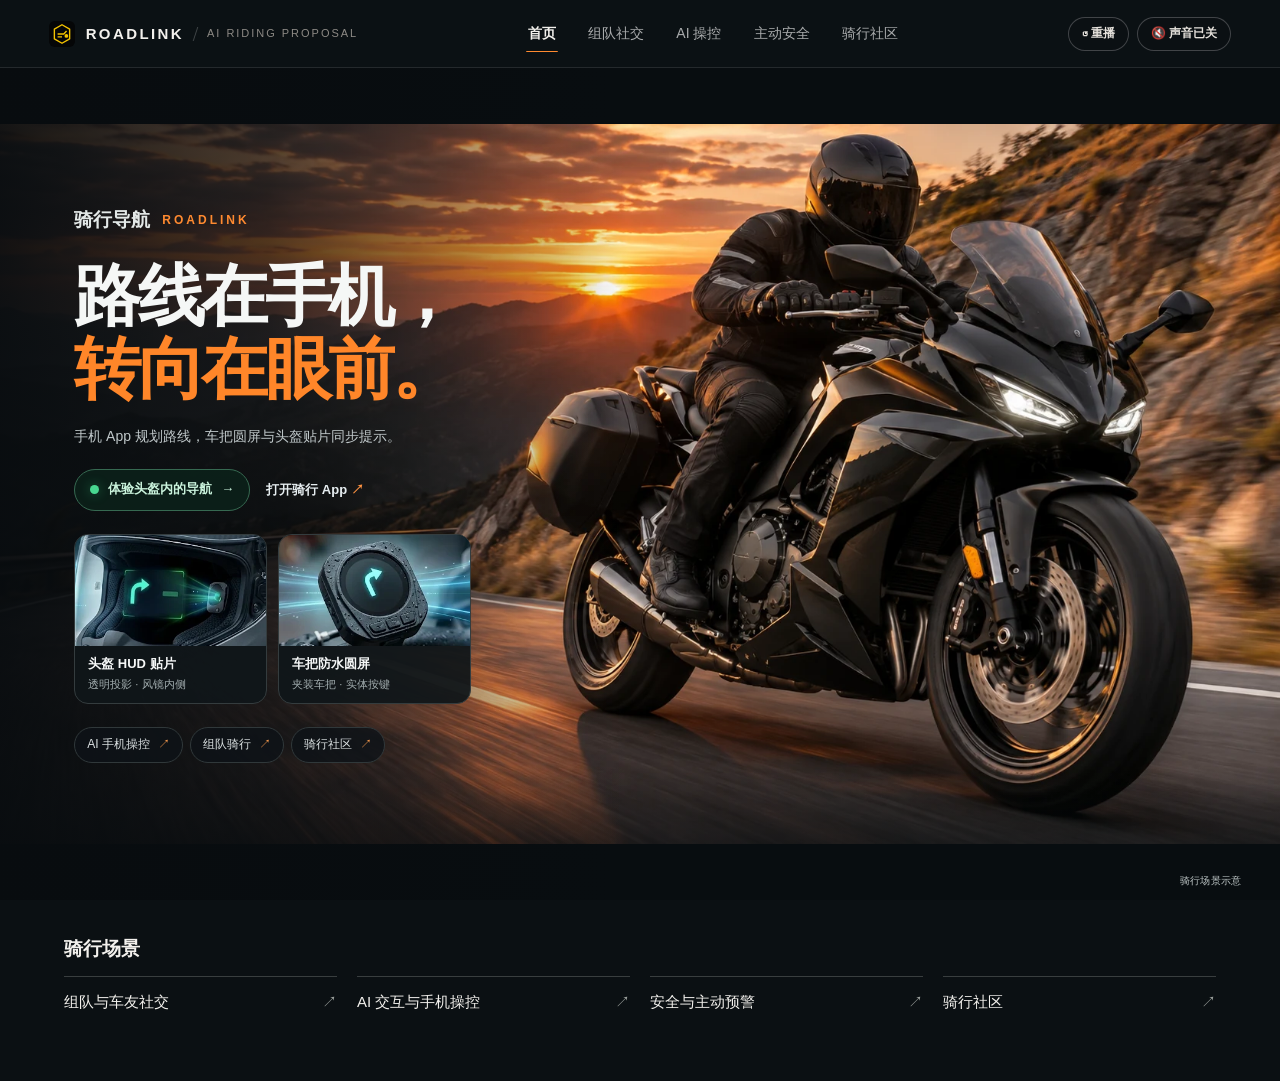
==== commit 919bdac8: "Remove the display and navigation proposal chapter" ====
--- a/index.html
+++ b/index.html
@@ -4,14 +4,15 @@
   <meta charset="utf-8">
   <meta name="viewport" content="width=device-width,initial-scale=1">
   <meta name="theme-color" content="#050607">
-  <meta name="description" content="ROADLINK × 智能骑行方案路演：从组队社交、显示导航、AI 操控、主动安全到骑行社区的五维可视化演示。">
+  <meta name="description" content="ROADLINK × 智能骑行方案路演：涵盖组队社交、AI 操控、主动安全与骑行社区四个章节。">
   <title>ROADLINK × 智能骑行方案路演</title>
   <link rel="icon" href="favicon.svg" type="image/svg+xml">
   <link rel="stylesheet" href="styles.css?v=20261120-studio-v5">
   <link rel="stylesheet" href="site/home-hardware-preview.css?v=20261120-gallery">
-  <link rel="stylesheet" href="site/home-gallery.css?v=moto-road-01">
+  <link rel="stylesheet" href="site/home-gallery.css?v=moto-road-02">
   <link rel="stylesheet" href="site/crew-ride.css?v=field-02">
   <link rel="stylesheet" href="site/safety.css?v=replay-03">
+  <link rel="stylesheet" href="site/app-phone.css?v=phone-01">
 </head>
 <body>
   <header class="hdr">
@@ -26,7 +27,6 @@
       <nav id="scene-nav" class="nav" aria-label="方案章节">
         <a href="#/home" data-route="home">首页</a>
         <a href="#/s1" data-route="s1">组队社交</a>
-        <a href="#/s2" data-route="s2">显示导航</a>
         <a href="#/s3" data-route="s3">AI 操控</a>
         <a href="#/s4" data-route="s4">主动安全</a>
         <a href="#/s5" data-route="s5">骑行社区</a>
@@ -44,9 +44,10 @@
   <main id="main-content" tabindex="-1"></main>
 
   <noscript><p style="padding:40px;color:#e6e2dc">请启用 JavaScript 查看 ROADLINK 智能骑行方案路演。</p></noscript>
-  <script src="site/crew-ride.js?v=field-03"></script>
+  <script src="site/app-phone.js?v=four-scenes-01"></script>
+  <script src="site/crew-ride.js?v=phone-01"></script>
   <script src="site/safety-camera.js?v=replay-03"></script>
   <script src="site/safety.js?v=replay-03"></script>
-  <script src="app.js?v=safety-01"></script>
+  <script src="app.js?v=four-scenes-01"></script>
 </body>
 </html>
--- a/site/home-gallery.css
+++ b/site/home-gallery.css
@@ -16,7 +16,7 @@
 .rl-scenes {width:min(90%,1440px);margin-inline:auto}
 .rl-scenes {padding:34px 0 54px}
 .rl-scenes h2 {font-size:19px;font-weight:650;margin:0 0 13px}
-.rl-links {display:grid;grid-template-columns:repeat(5,minmax(0,1fr));gap:0 20px}
+.rl-links {display:grid;grid-template-columns:repeat(4,minmax(0,1fr));gap:0 20px}
 .rl-links a {display:flex;align-items:center;justify-content:space-between;gap:6px;padding:14px 0;border-top:1px solid #393e3f;line-height:1.45;font-size:15px}
 .rl-links a span {color:#9a9f9c}
 .rl-links a:hover,.rl-links a:hover span {color:#f5c400}
--- a/site/app-phone.css
+++ b/site/app-phone.css
@@ -0,0 +1,84 @@
+.app-phone {
+  width: min(100%, 277px);
+  aspect-ratio: 426 / 898;
+  position: relative;
+  isolation: isolate;
+  overflow: hidden;
+  margin-inline: auto;
+  border: 1px solid #c68c6b;
+  border-radius: clamp(19px, 3vw, 38px);
+  background: #111310;
+  box-shadow: inset 0 0 0 3px #714630, inset 0 0 0 5px #392d26, 0 10px 26px #08090888;
+}
+.app-phone-camera {
+  position: absolute;
+  top: 1.5%;
+  left: 50%;
+  transform: translateX(-50%);
+  width: 27%;
+  height: 3.5%;
+  background: #030403;
+  border: 1px solid #242621;
+  border-radius: 999px;
+}
+.app-phone-screen {
+  position:absolute;
+  top:6%;
+  left:50%;
+  transform:translateX(-50%) scale(var(--app-scale,.6));
+  transform-origin:top center;
+  width:402px;
+  height:786px;
+  border:0;
+  background:#111310;
+  border-radius:0 0 19px 19px;
+}
+.app-phone-edge {
+  position:absolute;
+  width:26%;
+  height:2px;
+  left:37%;
+  bottom:1.6%;
+  border-radius:5px;
+  background:#787973;
+  pointer-events:none;
+}
+.app-phone-stage {
+  display:grid;
+  grid-template-columns:minmax(0,1.35fr) minmax(245px,.75fr) minmax(230px,.54fr);
+}
+.app-phone-panel {
+  display:grid;
+  align-content:center;
+  gap:12px;
+  padding:13px 10px 14px;
+  border-left:1px solid #3b3d36;
+  background:radial-gradient(ellipse at center,#252b23,#151815 74%);
+}
+.app-phone-panel .app-phone {
+  max-width:244px;
+}
+.app-phone-label {
+  display:flex;
+  justify-content:space-between;
+  align-items:center;
+  gap:6px;
+  color:#e3e7dc;
+  font-size:12px;
+  width:min(100%,244px);
+  margin-inline:auto;
+}
+.app-phone-label a {color:#d9fb52;font-size:11px;white-space:nowrap}
+.ride-side .app-phone {max-width:245px}
+.ride-side {min-width:0;gap:9px;align-content:center}
+.ride-app-link {font-size:11px;color:#d9fb52}
+.device-app {padding:13px 16px}
+.device-app .app-phone {max-width:270px}
+@media(max-width:1100px){
+  .app-phone-stage {grid-template-columns:minmax(0,1fr) minmax(278px,.74fr)}
+  .app-phone-panel {grid-column:1/-1;border-left:0;border-top:1px solid #3b3d36}
+}
+@media(max-width:760px){
+  .app-phone-stage {grid-template-columns:minmax(0,1fr)}
+  .app-phone-panel .app-phone {max-width:270px}
+}
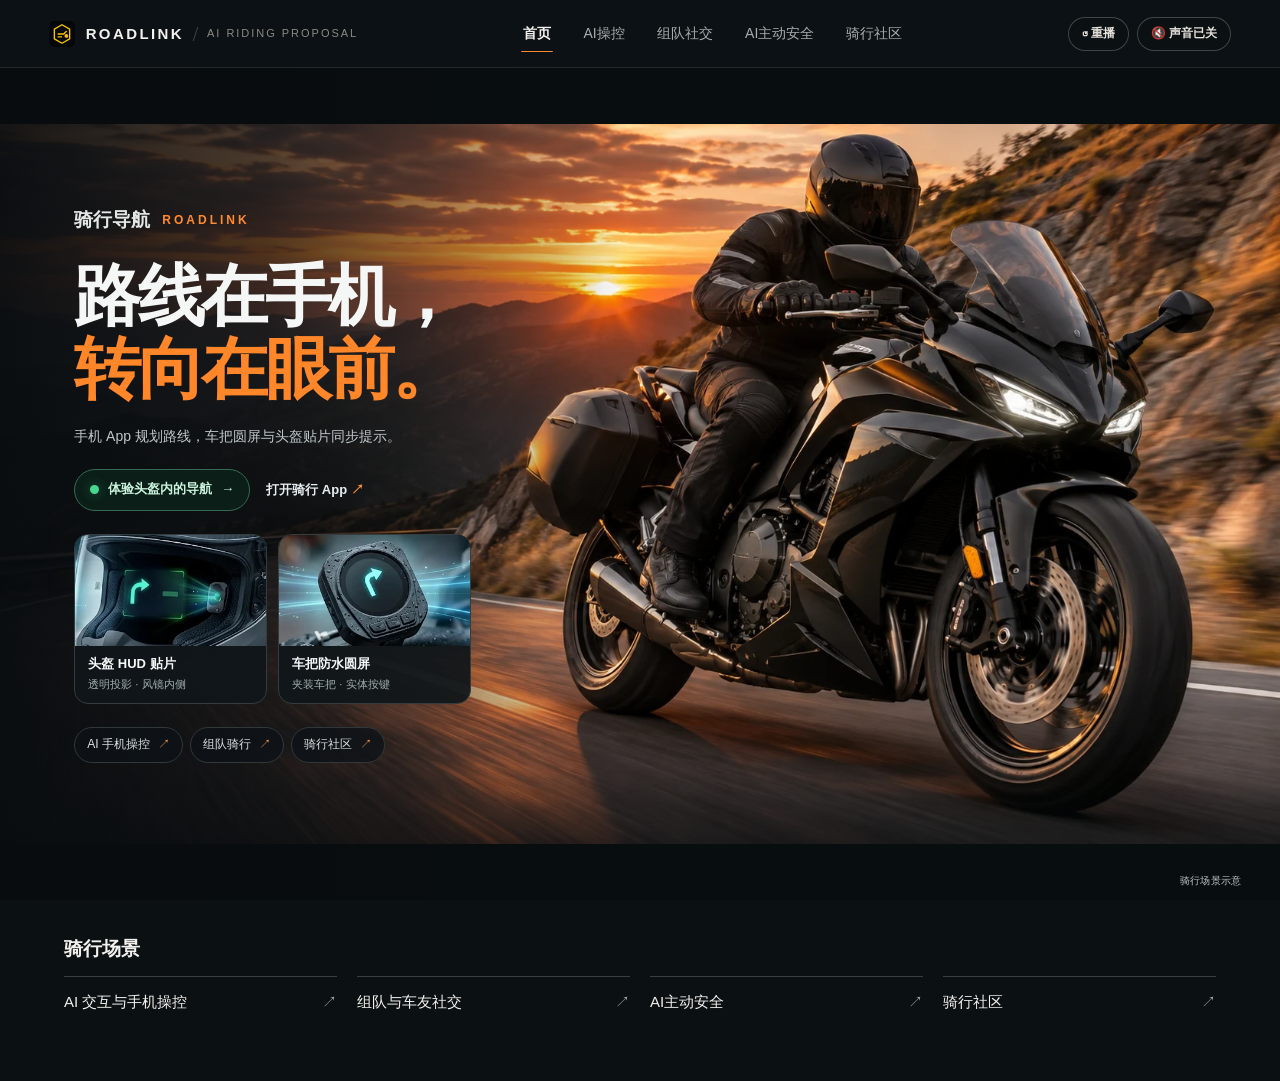
==== commit b93a6468: "Reorder riding proposal navigation and rename AI safety" ====
--- a/index.html
+++ b/index.html
@@ -4,10 +4,10 @@
   <meta charset="utf-8">
   <meta name="viewport" content="width=device-width,initial-scale=1">
   <meta name="theme-color" content="#050607">
-  <meta name="description" content="ROADLINK × 智能骑行方案路演：涵盖组队社交、AI 操控、主动安全与骑行社区四个章节。">
+  <meta name="description" content="ROADLINK 智能骑行方案路演涵盖 AI操控、组队社交、AI主动安全与骑行社区。">
   <title>ROADLINK × 智能骑行方案路演</title>
   <link rel="icon" href="favicon.svg" type="image/svg+xml">
-  <link rel="stylesheet" href="styles.css?v=20261120-studio-v5">
+  <link rel="stylesheet" href="styles.css?v=ai-s3-01">
   <link rel="stylesheet" href="site/home-hardware-preview.css?v=20261120-gallery">
   <link rel="stylesheet" href="site/home-gallery.css?v=moto-road-02">
   <link rel="stylesheet" href="site/crew-ride.css?v=field-02">
@@ -26,9 +26,9 @@
 
       <nav id="scene-nav" class="nav" aria-label="方案章节">
         <a href="#/home" data-route="home">首页</a>
+        <a href="#/s3" data-route="s3">AI操控</a>
         <a href="#/s1" data-route="s1">组队社交</a>
-        <a href="#/s3" data-route="s3">AI 操控</a>
-        <a href="#/s4" data-route="s4">主动安全</a>
+        <a href="#/s4" data-route="s4">AI主动安全</a>
         <a href="#/s5" data-route="s5">骑行社区</a>
       </nav>
 
@@ -48,6 +48,7 @@
   <script src="site/crew-ride.js?v=phone-01"></script>
   <script src="site/safety-camera.js?v=replay-03"></script>
   <script src="site/safety.js?v=replay-03"></script>
-  <script src="app.js?v=four-scenes-01"></script>
+  <script src="site/ai-control.js?v=nav-order-01"></script>
+  <script src="app.js?v=nav-order-01"></script>
 </body>
 </html>
--- a/styles.css
+++ b/styles.css
@@ -1549,3 +1549,7 @@
   width: 42px; height: 42px; border-radius: 50%; border: 2px solid var(--accent);
   object-fit: cover; display: block;
 }
+
+.shell.s3-ai-shell {
+  width: min(calc(100% - var(--gut) * 2), 1360px);
+}
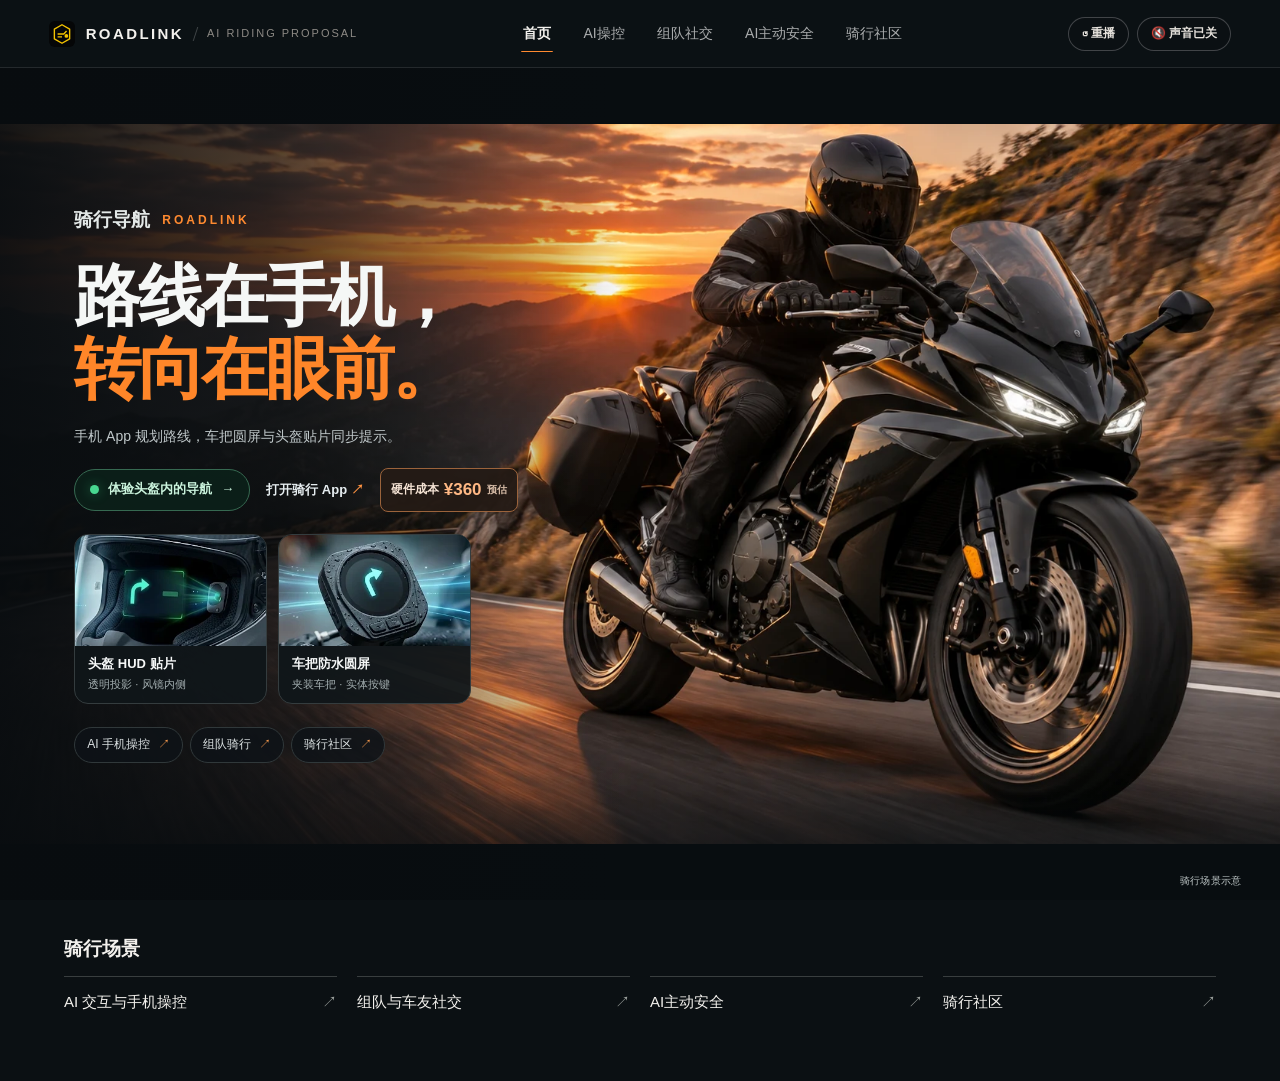
==== commit 4469e10d: "Add homepage hardware cost estimate and breakdown" ====
--- a/index.html
+++ b/index.html
@@ -9,7 +9,7 @@
   <link rel="icon" href="favicon.svg" type="image/svg+xml">
   <link rel="stylesheet" href="styles.css?v=ai-s3-01">
   <link rel="stylesheet" href="site/home-hardware-preview.css?v=20261120-gallery">
-  <link rel="stylesheet" href="site/home-gallery.css?v=moto-road-02">
+  <link rel="stylesheet" href="site/home-gallery.css?v=hardware-cost-01">
   <link rel="stylesheet" href="site/crew-ride.css?v=field-02">
   <link rel="stylesheet" href="site/safety.css?v=replay-03">
   <link rel="stylesheet" href="site/app-phone.css?v=phone-01">
@@ -49,6 +49,6 @@
   <script src="site/safety-camera.js?v=replay-03"></script>
   <script src="site/safety.js?v=replay-03"></script>
   <script src="site/ai-control.js?v=nav-order-01"></script>
-  <script src="app.js?v=nav-order-01"></script>
+  <script src="app.js?v=hardware-cost-01"></script>
 </body>
 </html>
--- a/site/home-gallery.css
+++ b/site/home-gallery.css
@@ -86,3 +86,20 @@
 }
 .open-riding-app {min-height:44px;padding:0 4px;color:#e6edf0;font:600 13px var(--sans)}
 .open-riding-app span {color:#ff9342}
+
+.cockpit-cost {display:inline-flex;align-items:center;gap:5px;min-height:44px;padding:0 10px;border:1px solid #9b633b;border-radius:8px;background:#241b15ec;color:#f5e3d4;white-space:nowrap;font-size:12px;font-weight:600}
+.cockpit-cost:hover {border-color:#ffb37b;background:#332318}
+.cockpit-cost strong {color:#ffb884;font:750 17px/1 var(--num);font-variant-numeric:tabular-nums}
+.cockpit-cost small {color:#d8bda8;font-size:10px}
+.device-cost {padding:clamp(16px,4vw,28px);background:#151b1d}
+.hardware-cost-items,.hardware-cost-parts dl {margin:0}
+.hardware-cost-items div,.hardware-cost-parts dl div,.hardware-cost-total {display:flex;align-items:baseline;justify-content:space-between;gap:12px}
+.hardware-cost-items div {padding:12px 0;border-bottom:1px solid #3b4140}
+.hardware-cost-items dt,.hardware-cost-total span {font-weight:650}
+.hardware-cost-items dd,.hardware-cost-parts dd {margin:0;white-space:nowrap;font-variant-numeric:tabular-nums}
+.hardware-cost-items dd {font-size:21px;font-weight:750}
+.hardware-cost-parts {margin-top:11px;color:#ced4d3;font-size:13px}
+.hardware-cost-parts summary {min-height:44px;padding-block:10px;cursor:pointer;color:#f6c59f}
+.hardware-cost-parts dl div {padding-block:5px}
+.hardware-cost-total {margin-top:14px;padding:10px 13px;border:1px solid #865c40;border-radius:8px;background:#2b221c;color:#ffbb87}
+.hardware-cost-total strong {font:750 clamp(25px,6vw,34px)/1 var(--num);white-space:nowrap}
